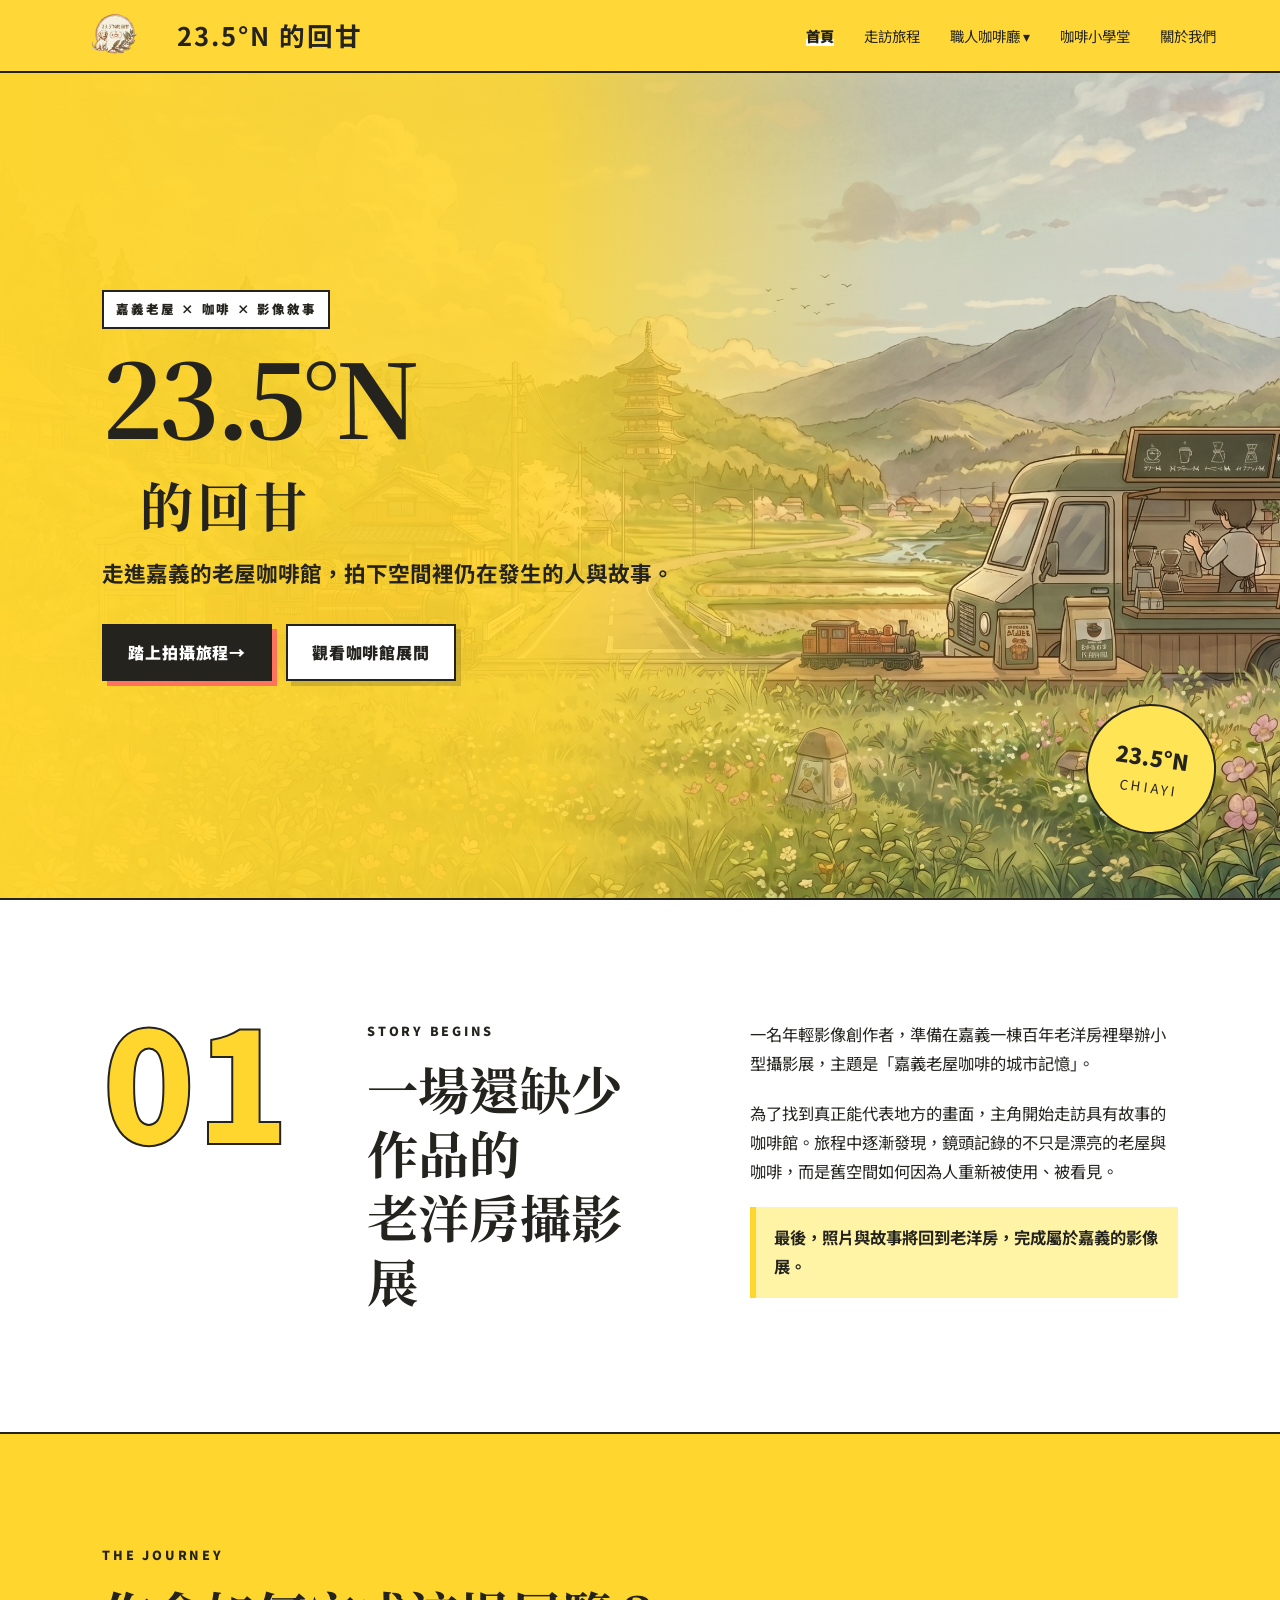
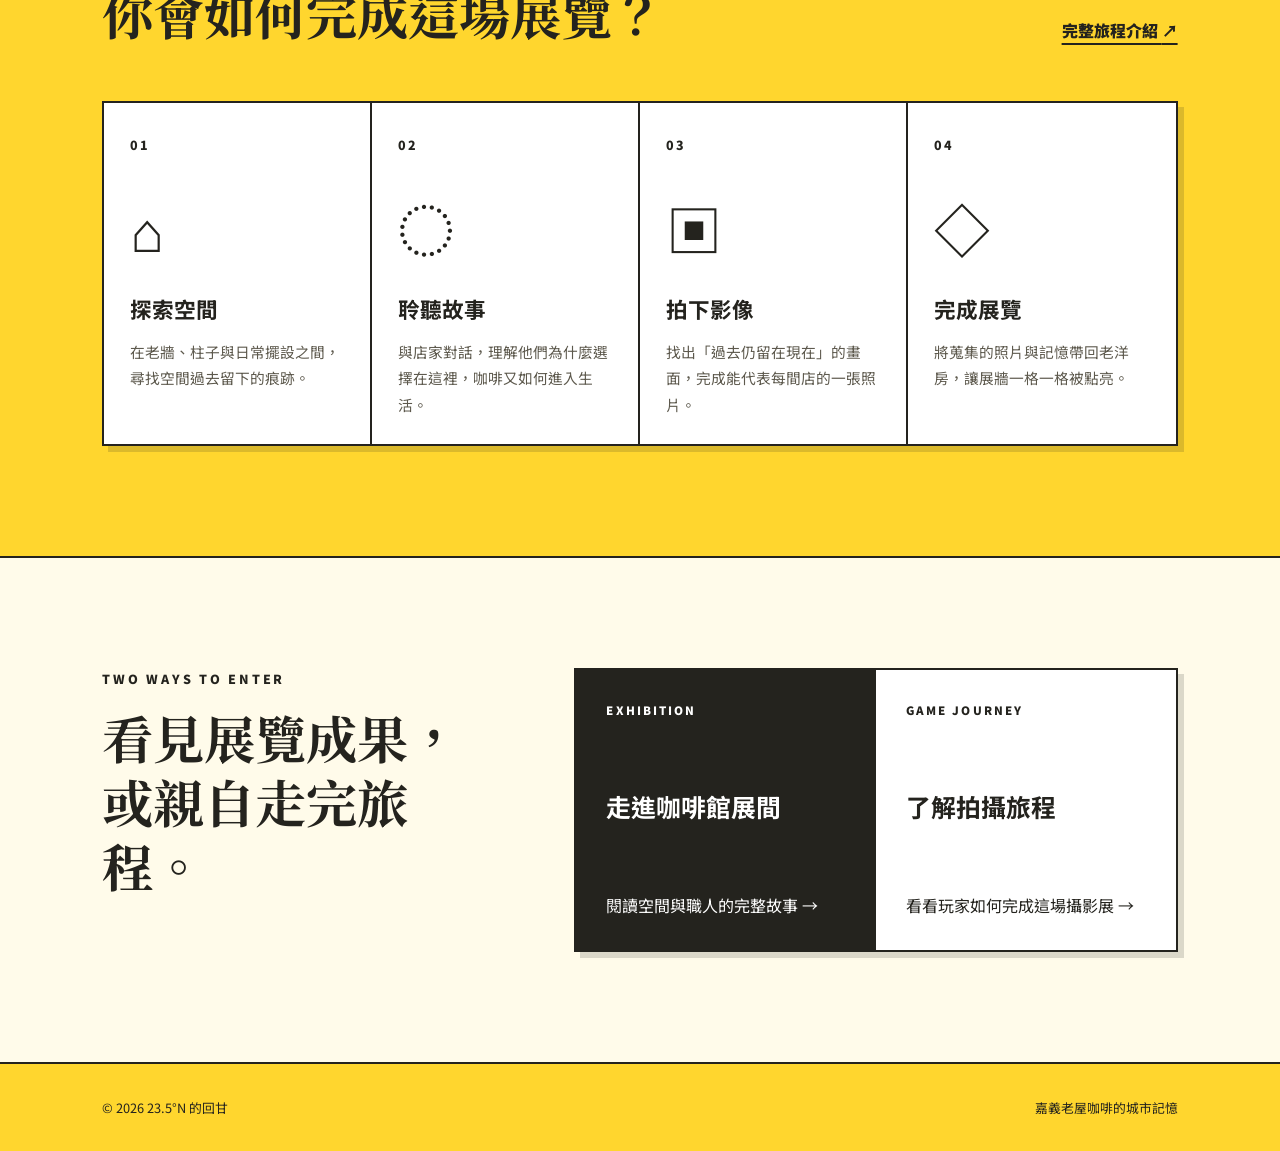
==== index.html @ 6b9557d1 "SSS" ====
<!DOCTYPE html>
<html lang="zh-Hant">
<head>
    <meta charset="UTF-8">
    <meta name="viewport" content="width=device-width, initial-scale=1.0">
    <meta name="description" content="《23.5°N 的回甘》以影像創作者視角走訪嘉義老屋咖啡館，記錄空間、人與城市記憶。">
    <title>23.5°N 的回甘｜嘉義老屋咖啡影像旅程</title>
    <link rel="stylesheet" href="style.css?v=20260921-5">
    <link href="https://fonts.googleapis.com/css2?family=Noto+Sans+TC:wght@400;500;700;900&family=Noto+Serif+TC:wght@600;700&display=swap" rel="stylesheet">
    <script src="transition.js?v=20260921-1" defer></script>
</head>
<body class="home-page">
    <nav>
        <a href="index.html" class="logo" aria-label="回到首頁">
            <img src="img/logo.png" alt="23.5°N 的回甘標誌" class="logo-img">
            <span>23.5°N 的回甘</span>
        </a>
        <button class="menu-toggle" id="mobile-menu" type="button" aria-label="開啟導覽選單" aria-expanded="false">
            <span class="bar"></span><span class="bar"></span><span class="bar"></span>
        </button>
        <ul class="nav-links">
            <li><a class="active" href="index.html">首頁</a></li>
            <li><a href="pages/game.html">走訪旅程</a></li>
            <li class="dropdown">
                <a href="cafes.html" class="dropbtn">職人咖啡廳 ▾</a>
                <div class="dropdown-content">
                    <a href="pages/qianhua.html">鉛花咖啡</a>
                    <a href="pages/slowsoul.html">慢靈魂咖啡</a>
                    <a href="pages/yusen.html">裕森咖啡</a>
                </div>
            </li>
            <li><a href="pages/beans.html">咖啡小學堂</a></li>
            <li><a href="pages/about.html">關於我們</a></li>
        </ul>
    </nav>

    <main>
        <header class="hero home-hero">
            <div class="hero-sun" aria-hidden="true"></div>
            <div class="hero-content home-hero-content">
                <p class="eyebrow">嘉義老屋 × 咖啡 × 影像敘事</p>
                <h1>23.5°N<br><span>的回甘</span></h1>
                <p class="hero-lead">走進嘉義的老屋咖啡館，拍下空間裡仍在發生的人與故事。</p>
                <div class="hero-actions">
                    <a href="pages/game.html" class="primary-btn">踏上拍攝旅程 <span aria-hidden="true">→</span></a>
                    <a href="cafes.html" class="secondary-btn">觀看咖啡館展間</a>
                </div>
            </div>
            <div class="exhibition-stamp" aria-hidden="true"><span>23.5°N</span><small>CHIAYI</small></div>
        </header>

        <section class="intro-section">
            <div class="intro-number" aria-hidden="true">01</div>
            <div class="intro-heading">
                <p class="section-kicker">STORY BEGINS</p>
                <h2>一場還缺少作品的<br>老洋房攝影展</h2>
            </div>
            <div class="intro-copy">
                <p>一名年輕影像創作者，準備在嘉義一棟百年老洋房裡舉辦小型攝影展，主題是「嘉義老屋咖啡的城市記憶」。</p>
                <p>為了找到真正能代表地方的畫面，主角開始走訪具有故事的咖啡館。旅程中逐漸發現，鏡頭記錄的不只是漂亮的老屋與咖啡，而是舊空間如何因為人重新被使用、被看見。</p>
                <p class="highlight-line">最後，照片與故事將回到老洋房，完成屬於嘉義的影像展。</p>
            </div>
        </section>

        <section class="journey-preview" aria-labelledby="journey-title">
            <div class="section-heading-row">
                <div><p class="section-kicker">THE JOURNEY</p><h2 id="journey-title">你會如何完成這場展覽？</h2></div>
                <a href="pages/game.html" class="text-link">完整旅程介紹 <span aria-hidden="true">↗</span></a>
            </div>
            <ol class="journey-steps">
                <li><span class="step-number">01</span><div class="step-icon" aria-hidden="true">⌂</div><h3>探索空間</h3><p>在老牆、柱子與日常擺設之間，尋找空間過去留下的痕跡。</p></li>
                <li><span class="step-number">02</span><div class="step-icon" aria-hidden="true">◌</div><h3>聆聽故事</h3><p>與店家對話，理解他們為什麼選擇在這裡，咖啡又如何進入生活。</p></li>
                <li><span class="step-number">03</span><div class="step-icon" aria-hidden="true">▣</div><h3>拍下影像</h3><p>找出「過去仍留在現在」的畫面，完成能代表每間店的一張照片。</p></li>
                <li><span class="step-number">04</span><div class="step-icon" aria-hidden="true">◇</div><h3>完成展覽</h3><p>將蒐集的照片與記憶帶回老洋房，讓展牆一格一格被點亮。</p></li>
            </ol>
        </section>

        <section class="split-cta">
            <div class="split-cta-copy"><p class="section-kicker">TWO WAYS TO ENTER</p><h2>看見展覽成果，<br>或親自走完旅程。</h2></div>
            <div class="split-cta-actions">
                <a href="cafes.html" class="route-card route-card-dark"><span class="route-label">EXHIBITION</span><strong>走進咖啡館展間</strong><span>閱讀空間與職人的完整故事 →</span></a>
                <a href="pages/game.html" class="route-card route-card-light"><span class="route-label">GAME JOURNEY</span><strong>了解拍攝旅程</strong><span>看看玩家如何完成這場攝影展 →</span></a>
            </div>
        </section>
    </main>

    <footer><p>© 2026 23.5°N 的回甘</p><p>嘉義老屋咖啡的城市記憶</p></footer>
    <script>
        const mobileMenu = document.querySelector('#mobile-menu');
        const navLinks = document.querySelector('.nav-links');
        const dropdown = document.querySelector('.dropdown');
        const dropbtn = document.querySelector('.dropbtn');
        mobileMenu?.addEventListener('click', () => {
            const isOpen = mobileMenu.classList.toggle('active');
            navLinks.classList.toggle('active');
            mobileMenu.setAttribute('aria-expanded', String(isOpen));
        });
        dropbtn?.addEventListener('click', (event) => {
            if (window.innerWidth <= 768 && !dropdown.classList.contains('show')) {
                event.preventDefault(); dropdown.classList.add('show');
            }
        });
        navLinks?.addEventListener('click', (event) => {
            if (event.target.classList.contains('dropbtn')) return;
            mobileMenu?.classList.remove('active'); navLinks.classList.remove('active');
            mobileMenu?.setAttribute('aria-expanded', 'false');
        });
    </script>
</body>
</html>
---- style.css ----
/* ============================================================
   1. 全域設定 (Global Styles)
   ============================================================ */
* {
    margin: 0;
    padding: 0;
    box-sizing: border-box;
}

:root {
    --yellow: #FFD62E;
    --yellow-bright: #FFE455;
    --yellow-soft: #FFF3A6;
    --yellow-pale: #FFFBEA;
    --ink: #24231E;
    --ink-soft: #5D594D;
    --white: #FFFFFF;
    --coral: #FF735C;
    --shadow: 6px 6px 0 rgba(36, 35, 30, 0.16);
}

body {
    background-color: var(--yellow-pale);
    color: var(--ink);
    font-family: 'Noto Sans TC', "Microsoft JhengHei", sans-serif;
    line-height: 1.8;
}

.container {
    padding: 50px 10%;
}

.section-title {
    text-align: center;
    margin-bottom: 40px;
    font-size: 2rem;
    position: relative;
    color: var(--ink);
}

/* ============================================================
   2. 導覽列與下拉選單 (Navigation & Dropdown)
   ============================================================ */
nav {
    display: flex;
    justify-content: space-between;
    align-items: center;
    padding: 8px 5%; /* 5% 讓 Logo 更靠左邊，內容更寬 */
    background: rgba(255, 214, 46, 0.96);
    position: sticky;
    top: 0;
    z-index: 1000;
    border-bottom: 2px solid var(--ink);
}

/* Logo 連結區域 */
.logo {
    font-size: 1.6rem;
    font-weight: bold;
    letter-spacing: 2px;
    color: var(--ink);
    text-decoration: none !important; /* !important 確保底線在任何分頁都不會出現 */
    display: flex;
    align-items: center;
    gap: 12px;
}

.logo:hover {
    color: var(--ink);
    text-decoration: none !important;
}

/* Logo 圖片大小與特效 */
.logo-img {
    height: 55px; /* 高度 (50-60px) */
    width: auto;
    object-fit: contain;
    transition: transform 0.3s ease;
}

.logo:hover .logo-img {
    transform: scale(1.05);
}

/* 導覽選單連結 */
.nav-links {
    display: flex;
    list-style: none;
    align-items: center;
}

.nav-links li {
    margin-left: 30px;
}

.nav-links a {
    text-decoration: none;
    color: var(--ink);
    font-size: 0.9rem;
    transition: 0.3s;
}

.nav-links a:hover {
    color: var(--ink);
    box-shadow: inset 0 -0.5em 0 rgba(255, 255, 255, 0.7);
}

.nav-links a.active {
    font-weight: 900;
    box-shadow: inset 0 -0.5em 0 var(--white);
}

/* 下拉選單基礎設定 */
.dropdown {
    position: relative;
}

/* 增加一個透明的偽元素填充空隙，防止滑動時選單消失 */
.dropdown::after {
    content: "";
    position: absolute;
    width: 100%;
    height: 20px;
    bottom: -20px;
    left: 0;
}

.dropdown-content {
    display: none;
    position: absolute;
    background-color: var(--white);
    min-width: 180px;
    box-shadow: 0px 8px 16px rgba(0,0,0,0.1);
    z-index: 10;
    border-radius: 0;
    border: 2px solid var(--ink);
    margin-top: 15px; /* 稍微拉開距離 */
    overflow: hidden;
}

.dropdown-content a {
    color: var(--ink);
    padding: 12px 16px;
    text-decoration: none;
    display: block;
    font-size: 0.85rem;
    transition: background 0.3s;
    margin-left: 0; /* 重置選單內邊距 */
}

.dropdown-content a:hover {
    background-color: var(--yellow-soft);
    color: var(--ink);
}

/* 漢堡選單按鈕（預設隱藏） */
.menu-toggle {
    display: none;
}

/* ============================================================
   3. 英雄區橫幅 (Hero Section)
   ============================================================ */
.hero {
    height: 60vh;
    display: flex;
    align-items: center;
    justify-content: center;
    text-align: center;
    background-color: var(--yellow-soft);
    background-image: linear-gradient(rgba(255,255,255,0.2), rgba(255,255,255,0.2)), url('img/cover.jpg'); /* 預留背景圖 */
    background-size: cover;
    background-position: center;
    margin-bottom: 50px;
}

.hero h1 {
    font-size: 3rem;
    margin-bottom: 10px;
    letter-spacing: 5px;
    text-shadow: 1px 1px 10px rgba(255,255,255,0.5);
}

/* 咖啡廳分頁專用 Hero 特效 */
.shop-hero {
    position: relative;
    height: 40vh;
    overflow: hidden;
    background-size: cover;
    background-position: center;
}

/* 建立一個半透明層，只針對背景 */
.shop-hero::before {
    content: "";
    position: absolute;
    top: 0;
    left: 0;
    width: 100%;
    height: 100%;
    background-color: rgba(255, 255, 255, 0.4);
    z-index: 1;
}

/* 確保文字在透明層上面 */
.hero-content {
    position: relative;
    z-index: 2;
}

/* 首頁橫幅按鈕樣式 */
.btn-container {
    margin-top: 80px !important; /* 把按鈕垂直向下推，落在馬路上 */
    display: flex;
    justify-content: center;
    align-items: center;
}

.hero-btn {
    display: inline-block;
    padding: 12px 35px;
    font-size: 1.05rem;
    color: #fff !important;
    background-color: var(--ink);
    text-decoration: none;
    border-radius: 50px;
    font-weight: bold;
    letter-spacing: 2px;
    box-shadow: 0 4px 15px rgba(140, 126, 109, 0.3);
    transition: all 0.3s ease;
}

.hero-btn:hover {
    background-color: var(--ink);
    transform: translateY(-3px);
    box-shadow: 0 6px 20px rgba(93, 64, 55, 0.4);
}

/* ============================================================
   4. 百科圖鑑網格與卡片 (Grid & Cards)
   ============================================================ */
.region-title {
    font-size: 1.5rem;
    color: var(--ink);
    border-left: 5px solid var(--ink);
    padding-left: 15px;
    margin-bottom: 25px;
    letter-spacing: 2px;
}

/* 百科 12 宮格網格容器 */
.grid {
    display: grid;
    grid-template-columns: repeat(auto-fit, minmax(300px, 1fr)); /* 電腦版一排三個，且自動填滿 */
    grid-auto-rows: 1fr; /* 強制每一列的卡片高度完全對齊 */
    gap: 30px;
    margin-top: 20px;
    padding: 20px 0;
    align-items: stretch; /* 確保子元素填滿高度 */
}

/* 關鍵修正：讓網格內的彈窗不佔用網格位置 */
.grid > .modal {
    display: none;
    grid-column: auto;
    position: fixed; /* 讓它浮起來，不影響地面上的排版 */
}

/* 卡片基礎設計 */
.card {
    display: flex;         /* 開啟彈性佈局 */
    flex-direction: column; /* 內容由上而下排列 */
    height: 100%;          /* 填滿 Grid 給的高度 */
    background: var(--white);
    border-radius: 0;
    border: 2px solid var(--ink);
    overflow: hidden;
    position: relative;
    box-shadow: var(--shadow);
    transition: transform 0.4s ease, box-shadow 0.4s ease;
    cursor: pointer;
}

.card:hover {
    transform: translateY(-10px);
    box-shadow: 10px 10px 0 rgba(36, 35, 30, 0.2);
}

/* 圖片與輪播區塊 */
.card-img, .carousel {
    height: 220px !important;
    background-size: cover !important;        /* 強制填滿方塊，並自動裁切多餘部分 */
    background-position: center !important;   /* 絕對置中 */
    position: relative;
    overflow: hidden;
    flex-shrink: 0; /* 確保圖片區塊不會被文字擠扁 */
}

/* 文字資訊區塊 */
.card-info {
    padding: 25px;
    flex-grow: 1;          /* 關鍵：讓文字區塊吸走剩餘空間，確保底部對齊 */
    display: flex;
    flex-direction: column;
}

.card-info h3 {
    margin-bottom: 10px;
    color: var(--ink);
    flex-shrink: 0;
}

.card-info p {
    font-size: 0.9rem;
    color: var(--ink-soft);
    line-height: 1.6;
    flex-grow: 1;          /* 讓內文段落也撐開，保持結構穩定 */
}

/* 標籤樣式 */
.card-tag {
    position: absolute;
    top: 15px;
    right: 15px;
    background: var(--yellow);
    padding: 5px 15px;
    border-radius: 0;
    border: 2px solid var(--ink);
    font-size: 0.7rem;
    letter-spacing: 1px;
    z-index: 5;
    box-shadow: 0 2px 5px rgba(0,0,0,0.1);
}

/* 預留位置卡片的特殊樣式 */
.placeholder-card {
    background-color: transparent !important;
    border: 2px dashed var(--ink-soft) !important;
    box-shadow: none !important;
    display: flex;
    align-items: center;
    justify-content: center;
    min-height: 200px;
    color: var(--ink-soft);
}

.placeholder-card:hover {
    transform: none; /* 預留卡片不需要浮起來 */
    box-shadow: none;
}

/* ============================================================
   5. 自動圖片輪播 (Carousel Animation)
   ============================================================ */
.carousel {
    width: 100%;
    height: 250px; /* 強制高度 */
    overflow: hidden;
    position: relative;
}

.carousel-inner {
    display: flex;
    width: 300%; /* 三張圖所以 300% */
    height: 100%;
    animation: slideAnimation 9s infinite; /* 9秒循環一次 */
}

.slide {
    width: 33.33%;
    height: 100%;
    background-size: cover;
    background-position: center;
}

@keyframes slideAnimation {
    0% { transform: translateX(0); }
    30% { transform: translateX(0); }
    33% { transform: translateX(-33.33%); }
    63% { transform: translateX(-33.33%); }
    66% { transform: translateX(-66.66%); }
    96% { transform: translateX(-66.66%); }
    100% { transform: translateX(0); }
}

/* ============================================================
   6. 店家內頁佈局與側欄 (Shop Detail & Sidebar)
   ============================================================ */
.shop-container {
    display: flex;
    flex-wrap: wrap;
    gap: 40px;
    margin-top: 30px;
    align-items: flex-start;
}

.shop-content {
    flex: 2;
    min-width: 300px;
}

.shop-article {
    flex: 2;
    min-width: 300px;
}

.shop-sidebar {
    flex: 1;
    min-width: 300px;
    background: #fff;
    padding: 25px;
    border-radius: 15px;
    box-shadow: 0 5px 15px rgba(0,0,0,0.05);
}

.shop-info {
    flex: 1;
    min-width: 250px;
    background: #fff;
    padding: 30px;
    border-radius: 15px;
    box-shadow: 0 5px 15px rgba(0,0,0,0.05);
}

/* 店家總覽清單 */
.partner-list {
    max-width: 600px;
    margin: 0 auto;
}

.partner-item {
    display: flex;
    justify-content: space-between;
    padding: 15px 0;
    border-bottom: 1px dashed var(--ink-soft);
}

.partner-item span {
    font-weight: bold;
}

.partner-item a {
    color: var(--ink-soft);
    text-decoration: none;
    font-size: 0.9rem;
}

.partner-item a:hover {
    color: var(--ink);
    text-decoration: underline;
}

/* ============================================================
   7. 全寬深色作品概念欄位 (Dark Concept Section)
   ============================================================ */
.dark-concept-section {
    width: 100%;                           /* 強制填滿螢幕左右兩端 */
    background-color: var(--ink);            /* 深色背景（深焦糖烘焙咖） */
    padding: 80px 0;                      /* 上下留白 80px */
    margin: 50px 0;                       /* 與上下其他區塊保持舒服的間距 */
}

.dark-concept-container {
    max-width: 800px;                     /* 字數最佳閱讀寬度 */
    margin: 0 auto;                       /* 區塊水平置中 */
    padding: 0 24px;                      /* 左右預留安全邊距 */
    text-align: center;                   /* 內文置中對齊 */
}

.dark-concept-title {
    color: var(--yellow-pale);                       /* 標題改為高質感溫柔米白字 */
    font-size: 2.2rem;
    font-weight: 700;
    margin-top: 0;
    margin-bottom: 35px;
    letter-spacing: 3px;                  /* 讓字距拉開，更有文青雜誌感 */
}

.dark-concept-content {
    color: var(--yellow-soft);                       /* 內文字用稍微柔和的淺咖白 */
    font-size: 1.05rem;
    line-height: 1.9;                     /* 拉高行高，保持流暢好讀 */
    text-align: justify;                  /* 文字左右齊行 */
}

.dark-concept-content p {
    margin-bottom: 20px;
    text-indent: 2em;                     /* 每個段落開頭自動空兩格 */
}

.dark-concept-highlight {
    color: var(--yellow-soft) !important;            /* 用亮眼但溫和的淡琥珀色強調 */
    font-weight: bold;
    text-align: center !important;        /* 最後一句問句置中 */
    text-indent: 0 !important;            /* 拿掉空兩格 */
    margin-top: 30px;
    letter-spacing: 1px;
}

/* ============================================================
   8. 互動彈窗樣式 (Modal Popup)
   ============================================================ */
.modal {
    display: none; /* 預設完全不顯示 */
    position: fixed; /* 脫離網頁流，浮在空中 */
    z-index: 9999;
    left: 0;
    top: 0;
    width: 100vw;
    height: 100vh;
    background-color: rgba(0,0,0,0.7);
    backdrop-filter: blur(8px); /* 背景模糊特效 */
}

.modal-content {
    background-color: var(--white);
    margin: 5vh auto; /* 讓頂部間距小一點，爭取更多顯示空間 */
    padding: 30px;
    border-radius: 20px;
    width: 85%;
    max-width: 500px;
    box-shadow: 0 10px 30px rgba(0,0,0,0.2);
    position: relative;
    animation: fadeIn 0.3s ease-out;

    /* --- 捲軸關鍵設定 --- */
    max-height: 85vh;    /* 限制白盒子最高不超過螢幕 85% */
    display: flex;       /* 使用 Flex 佈局 */
    flex-direction: column;
    overflow: hidden;    /* 讓白盒子本身不捲動，交給裡面捲 */
}

@keyframes fadeIn {
    from { opacity: 0; transform: translateY(-20px); }
    to { opacity: 1; transform: translateY(0); }
}

.close {
    position: absolute;
    right: 20px;
    top: 15px;
    font-size: 30px;
    cursor: pointer;
    color: var(--ink);
}

.modal-body {
    margin-top: 10px;
    line-height: 1.8;
    color: var(--ink-soft);
    overflow-y: auto;    /* 只有文字區塊會捲動 */
    padding-right: 10px; /* 給右邊捲軸一點空間 */
}

/* 專專門控制彈窗內部的圖片 */
.modal-body img {
    max-width: 100%;    /* 圖片最大寬度不會超過文字區域 */
    height: auto;       /* 高度自動調整，保持原始比例 */
    display: block;
    margin: 15px auto;   /* 圖片上下留白，並水平置中 */
    border-radius: 8px;
    box-shadow: 0 4px 10px rgba(0,0,0,0.1);
}

/* 自訂彈窗美化捲軸 (Webkit 瀏覽器適用) */
.modal-content::-webkit-scrollbar {
    width: 6px; /* 讓捲軸變細 */
}

.modal-content::-webkit-scrollbar-track {
    background: var(--yellow-soft); /* 淺米色背景 */
    border-radius: 10px;
}

.modal-content::-webkit-scrollbar-thumb {
    background: var(--ink); /* 品牌咖啡色 */
    border-radius: 10px;
}

.modal-content::-webkit-scrollbar-thumb:hover {
    background: var(--ink-soft);
}

/* ============================================================
   9. 組員介紹區 (Team Section)
   ============================================================ */
.team-grid {
    display: flex;
    justify-content: center;
    gap: 40px;
    flex-wrap: wrap;
    margin-top: 20px;
}

.member-card {
    text-align: center;
    width: 200px;
    margin-bottom: 20px;
}

.member-img {
    width: 120px;
    height: 120px;
    background-color: var(--yellow-soft);
    background-size: cover;
    background-position: center;
    border-radius: 50%;
    margin: 0 auto 15px;
    border: 3px solid #fff;
    box-shadow: 0 4px 10px rgba(0,0,0,0.1);
    display: block; /* 確保圓形不變形 */
}

.member-card h3 {
    font-size: 1.1rem;
    color: var(--ink);
    margin-bottom: 5px;
}

.member-card p {
    font-size: 0.85rem;
    color: var(--ink-soft);
}

/* ============================================================
   10. 頁尾與聯絡資訊 (Footer & Contact)
   ============================================================ */
.contact-btn {
    text-decoration: none;
    color: var(--ink);
    border: 1px solid var(--ink);
    padding: 10px 20px;
    border-radius: 5px;
    transition: 0.3s;
    display: inline-block;
}

.contact-btn:hover {
    background-color: var(--ink);
    color: #fff;
}

footer {
    text-align: center;
    padding: 60px 0;
    font-size: 0.8rem;
    color: var(--ink);
    background-color: var(--yellow);
    border-top: 2px solid var(--ink);
}

/* ============================================================
   11. 媒體查詢 - 電腦版特定樣式 (Desktop - min-width: 769px)
   ============================================================ */
@media screen and (min-width: 769px) {
    .dropdown:hover .dropdown-content {
        display: block;
    }
    .dropdown-content {
        display: none;
        position: absolute;
        background-color: var(--white);
        min-width: 160px;
        box-shadow: 0px 8px 16px rgba(0,0,0,0.1);
        z-index: 100;
    }
}

/* ============================================================
   12. 媒體查詢 - 平板與中螢幕微調 (Tablet - max-width: 992px)
   ============================================================ */
@media (max-width: 992px) {
    .grid {
        grid-template-columns: repeat(2, 1fr); /* 調整為一排兩個卡片 */
    }
}

/* ============================================================
   13. 媒體查詢 - 手機版響應式設計 (Mobile - max-width: 768px / 600px)
   ============================================================ */
@media screen and (max-width: 768px) {
    /* 導覽列修正：確保漢堡按鈕出現 */
    nav {
        padding: 0 20px;
        height: 70px;
        display: flex !important;
        justify-content: space-between !important;
        align-items: center !important;
        position: relative;
        background: var(--yellow);
    }

    /* 強制漢堡按鈕顯示 */
    .menu-toggle {
        display: block !important;
        cursor: pointer;
        z-index: 1100;
    }

    .bar {
        display: block;
        width: 25px;
        height: 3px;
        margin: 5px auto;
        background-color: var(--ink);
        transition: 0.3s;
    }

    /* 選單內容（手動點擊後自左側滑出） */
    .nav-links {
    display: flex;
    flex-direction: column;
    width: 100%;
    height: 50vh;
    max-height: 430px;
    padding: 20px 0 24px;
    box-sizing: border-box;
    overflow-y: auto;

    position: fixed;
    top: 70px;
    left: -100%;

    background: var(--yellow);
    border-bottom: 2px solid var(--ink);
    transition: 0.5s ease;
    z-index: 1000;
}
    .nav-links.active {
        left: 0;
    }

    /* 職人咖啡廳子選單折疊收合 */
    .dropdown-content {
        display: none !important;
        position: static !important;
        background: rgba(255, 255, 255, 0.55) !important;
        width: 100% !important;
        box-shadow: none !important;
    }

    /* 支援點擊展開 */
    .dropdown.show .dropdown-content,
    .dropdown.active-click .dropdown-content {
        display: block !important;
    }

    /* 分頁內容修正：取消 Flex 改為上下堆疊 */
    .shop-container {
        display: block !important;
    }

    .shop-content, .shop-sidebar {
        width: 100% !important;
        max-width: 100% !important;
        margin-bottom: 30px !important;
        display: block !important;
        flex: none !important;
    }

    /* 縮小手機版 Hero 高度與文字大小 */
    .hero {
        height: 35vh !important;
        min-height: 200px !important;
        padding: 40px 20px !important;
    }

    .hero h1 {
        font-size: 1.8rem !important;
        margin-bottom: 10px !important;
        letter-spacing: 2px !important;
    }

    .hero p {
        font-size: 1rem !important;
        opacity: 0.9;
        line-height: 1.5 !important;
        padding: 0 10px;
    }

    /* 手機版橫幅按鈕間距微調 */
    .btn-container {
        margin-top: 30px !important;
    }

    .hero-btn {
        padding: 10px 28px;
        font-size: 0.95rem;
    }

    /* 全寬深色作品概念區手機版微調 */
    .dark-concept-section {
        padding: 50px 0;
        margin: 30px 0;
    }
    .dark-concept-title {
        font-size: 1.8rem;
        margin-bottom: 25px;
    }
    .dark-concept-content {
        font-size: 0.98rem;
        line-height: 1.8;
    }
}

/* 針對極小螢幕（如手機直向）的額外微調 */
@media (max-width: 600px) {
    .grid {
        grid-template-columns: 1fr; /* 強制一排一個卡片 */
        grid-auto-rows: auto;       /* 手機版不強求等高，隨文字長度延伸 */
    }
}
/* 指導教授 RWD 響應式微調 */
@media screen and (max-width: 768px) {
    .advisor-card {
        padding: 30px 20px !important; /* 手機版內縮邊距，防止卡片太寬 */
        width: 100%;                   /* 寬度自動填滿手機螢幕 */
        box-sizing: border-box;
    }
}

/* ============================================================
   14. 2026 多巴胺黃改版：首頁與走訪旅程
   ============================================================ */
.home-page main,
.journey-page main {
    overflow: hidden;
}

.home-page h1,
.home-page h2,
.journey-page h1,
.journey-page h2 {
    font-family: 'Noto Serif TC', 'Noto Sans TC', sans-serif;
}

.eyebrow,
.section-kicker {
    font-family: 'Noto Sans TC', sans-serif;
    font-size: 0.78rem;
    font-weight: 900;
    letter-spacing: 0.22em;
    text-transform: uppercase;
}

.home-hero {
    min-height: 720px;
    height: calc(100vh - 73px);
    max-height: 900px;
    margin: 0;
    padding: 8vw;
    position: relative;
    justify-content: flex-start;
    text-align: left;
    background-color: var(--yellow);
    background-image:
        linear-gradient(90deg, rgba(255, 214, 46, 0.98) 0%, rgba(255, 214, 46, 0.88) 42%, rgba(255, 214, 46, 0.18) 70%, rgba(255, 214, 46, 0.08) 100%),
        url('img/cover.jpg');
    background-size: cover;
    background-position: center;
    border-bottom: 2px solid var(--ink);
}

.home-hero-content {
    width: min(680px, 64vw);
}

.home-hero .eyebrow {
    display: inline-block;
    margin-bottom: 22px;
    padding: 6px 12px;
    background: var(--white);
    border: 2px solid var(--ink);
}

.home-hero h1 {
    margin: 0 0 28px;
    color: var(--ink);
    font-size: clamp(4rem, 8vw, 7.8rem);
    line-height: 0.86;
    letter-spacing: -0.04em;
    text-shadow: none;
}

.home-hero h1 span {
    display: inline-block;
    margin-left: 0.7em;
    font-size: 0.52em;
    letter-spacing: 0.08em;
}

.hero-lead {
    max-width: 600px;
    margin-bottom: 32px;
    color: var(--ink);
    font-size: clamp(1.08rem, 2vw, 1.35rem);
    font-weight: 700;
    line-height: 1.7;
}

.hero-actions {
    display: flex;
    align-items: center;
    flex-wrap: wrap;
    gap: 14px;
}

.primary-btn,
.secondary-btn {
    display: inline-flex;
    align-items: center;
    justify-content: center;
    min-height: 52px;
    padding: 12px 24px;
    color: var(--ink);
    border: 2px solid var(--ink);
    border-radius: 0;
    font-weight: 900;
    letter-spacing: 0.05em;
    text-decoration: none;
    transition: transform 0.2s ease, box-shadow 0.2s ease, background 0.2s ease;
}

.primary-btn {
    background: var(--ink);
    color: var(--white);
    box-shadow: 5px 5px 0 var(--coral);
}

.secondary-btn {
    background: var(--white);
    box-shadow: 5px 5px 0 rgba(36, 35, 30, 0.18);
}

.primary-btn:hover,
.secondary-btn:hover {
    transform: translate(-2px, -2px);
    box-shadow: 8px 8px 0 var(--coral);
}

.exhibition-stamp {
    position: absolute;
    right: 5vw;
    bottom: 5vw;
    width: 130px;
    height: 130px;
    display: grid;
    place-content: center;
    text-align: center;
    border: 2px solid var(--ink);
    border-radius: 50%;
    background: var(--yellow-bright);
    transform: rotate(8deg);
}

.exhibition-stamp span {
    font-size: 1.35rem;
    font-weight: 900;
}

.exhibition-stamp small {
    letter-spacing: 0.2em;
}

.intro-section {
    display: grid;
    grid-template-columns: 0.35fr 1fr 1.4fr;
    gap: clamp(30px, 6vw, 90px);
    padding: 120px 8vw;
    background: var(--white);
    border-bottom: 2px solid var(--ink);
}

.intro-number {
    color: var(--yellow);
    font-size: clamp(6rem, 12vw, 12rem);
    font-weight: 900;
    line-height: 0.75;
    -webkit-text-stroke: 2px var(--ink);
}

.intro-heading h2,
.section-heading-row h2,
.split-cta h2,
.role-card h2,
.core-loop-section h2,
.game-entry-section h2 {
    margin-top: 14px;
    font-size: clamp(2rem, 4vw, 3.6rem);
    line-height: 1.25;
}

.intro-copy {
    font-size: 1.02rem;
}

.intro-copy p + p {
    margin-top: 20px;
}

.highlight-line {
    padding: 16px 18px;
    background: var(--yellow-soft);
    border-left: 6px solid var(--yellow);
    font-weight: 700;
}

.journey-preview,
.game-flow-section {
    padding: 110px 8vw;
    background: var(--yellow);
    border-bottom: 2px solid var(--ink);
}

.section-heading-row {
    display: flex;
    align-items: flex-end;
    justify-content: space-between;
    gap: 30px;
    margin-bottom: 56px;
}

.text-link {
    color: var(--ink);
    font-weight: 900;
    text-decoration-thickness: 2px;
    text-underline-offset: 6px;
}

.journey-steps {
    display: grid;
    grid-template-columns: repeat(4, 1fr);
    list-style: none;
    border: 2px solid var(--ink);
    background: var(--white);
    box-shadow: var(--shadow);
}

.journey-steps li {
    min-height: 330px;
    padding: 26px;
    position: relative;
    border-right: 2px solid var(--ink);
}

.journey-steps li:last-child {
    border-right: 0;
}

.step-number,
.card-index {
    font-size: 0.78rem;
    font-weight: 900;
    letter-spacing: 0.16em;
}

.step-icon {
    margin: 42px 0 34px;
    font-size: 3.5rem;
    line-height: 1;
}

.journey-steps h3 {
    margin-bottom: 10px;
    font-size: 1.35rem;
}

.journey-steps p {
    color: var(--ink-soft);
    font-size: 0.92rem;
}

.split-cta {
    display: grid;
    grid-template-columns: 0.8fr 1.2fr;
    gap: 70px;
    padding: 110px 8vw;
    background: var(--yellow-pale);
}

.split-cta-actions {
    display: grid;
    grid-template-columns: 1fr 1fr;
    border: 2px solid var(--ink);
    box-shadow: var(--shadow);
}

.route-card {
    min-height: 280px;
    padding: 30px;
    display: flex;
    flex-direction: column;
    justify-content: space-between;
    color: var(--ink);
    text-decoration: none;
    transition: background 0.25s ease;
}

.route-card:first-child {
    border-right: 2px solid var(--ink);
}

.route-card-dark {
    background: var(--ink);
    color: var(--white);
}

.route-card-light {
    background: var(--white);
}

.route-card-light:hover {
    background: var(--yellow-soft);
}

.route-card-dark:hover {
    background: #3c3a31;
}

.route-card strong {
    font-size: 1.55rem;
}

.route-label {
    font-size: 0.72rem;
    font-weight: 900;
    letter-spacing: 0.18em;
}

.home-page footer,
.journey-page footer {
    display: flex;
    justify-content: space-between;
    padding: 32px 8vw;
}

/* 走訪旅程頁 */
.journey-hero {
    min-height: 620px;
    padding: 100px 8vw;
    display: flex;
    flex-direction: column;
    align-items: flex-start;
    justify-content: center;
    background:
        radial-gradient(circle at 82% 30%, var(--coral) 0 105px, transparent 106px),
        linear-gradient(135deg, var(--yellow) 0 72%, var(--yellow-bright) 72% 100%);
    border-bottom: 2px solid var(--ink);
}

.journey-hero h1 {
    max-width: 900px;
    margin: 18px 0 24px;
    font-size: clamp(3rem, 7vw, 6rem);
    line-height: 1.08;
}

.journey-hero > p:not(.eyebrow) {
    max-width: 720px;
    margin-bottom: 32px;
    font-size: 1.1rem;
    font-weight: 600;
}

.role-section {
    display: grid;
    grid-template-columns: 1fr 1fr;
    padding: 100px 8vw;
    gap: 0;
    background: var(--yellow-pale);
}

.role-card {
    min-height: 390px;
    padding: clamp(32px, 5vw, 70px);
    position: relative;
    border: 2px solid var(--ink);
}

.role-card + .role-card {
    border-left: 0;
}

.role-card-yellow {
    background: var(--yellow);
}

.role-card-white {
    background: var(--white);
}

.role-card .card-index {
    position: absolute;
    right: 25px;
    top: 20px;
}

.role-card > p:last-child {
    max-width: 560px;
    margin-top: 24px;
}

.section-note {
    padding: 8px 14px;
    border: 2px solid var(--ink);
    background: var(--white);
    font-weight: 700;
}

.flow-line {
    display: grid;
    grid-template-columns: repeat(3, 1fr);
    gap: 18px;
}

.flow-line article {
    min-height: 245px;
    padding: 26px;
    background: var(--white);
    border: 2px solid var(--ink);
    box-shadow: 4px 4px 0 rgba(36, 35, 30, 0.18);
}

.flow-line article > span {
    display: inline-grid;
    width: 44px;
    height: 44px;
    margin-bottom: 38px;
    place-content: center;
    background: var(--coral);
    border: 2px solid var(--ink);
    font-weight: 900;
}

.flow-line h3 {
    margin-bottom: 10px;
    font-size: 1.25rem;
}

.flow-line p {
    color: var(--ink-soft);
    font-size: 0.92rem;
}

.core-loop-section {
    display: grid;
    grid-template-columns: 0.8fr 1.2fr;
    gap: 80px;
    padding: 110px 8vw;
    background: var(--white);
    border-bottom: 2px solid var(--ink);
}

.core-loop-list {
    list-style: none;
    counter-reset: core-step;
}

.core-loop-list li {
    counter-increment: core-step;
    display: grid;
    grid-template-columns: 56px 1fr;
    padding: 24px 0;
    border-bottom: 2px solid var(--ink);
}

.core-loop-list li::before {
    content: "0" counter(core-step);
    grid-row: 1 / span 2;
    font-weight: 900;
}

.core-loop-list strong,
.core-loop-list span {
    grid-column: 2;
}

.core-loop-list strong {
    font-size: 1.15rem;
}

.core-loop-list span {
    color: var(--ink-soft);
}

.game-entry-section {
    padding: 120px 8vw;
    text-align: center;
    background: var(--yellow-soft);
}

.game-entry-section > p:not(.section-kicker) {
    margin: 22px auto 30px;
}

.game-entry-section .hero-actions {
    justify-content: center;
}

@media (max-width: 992px) {
    .intro-section {
        grid-template-columns: 0.3fr 1fr;
    }
    .intro-copy {
        grid-column: 2;
    }
    .journey-steps {
        grid-template-columns: repeat(2, 1fr);
    }
    .journey-steps li:nth-child(2) {
        border-right: 0;
    }
    .journey-steps li:nth-child(-n+2) {
        border-bottom: 2px solid var(--ink);
    }
    .split-cta,
    .core-loop-section {
        grid-template-columns: 1fr;
    }
    .flow-line {
        grid-template-columns: repeat(2, 1fr);
    }
}

@media (max-width: 768px) {
    .home-hero {
        height: auto !important;
        min-height: 650px !important;
        padding: 72px 24px !important;
        align-items: flex-start;
        background-image: linear-gradient(rgba(255, 214, 46, 0.82), rgba(255, 214, 46, 0.92)), url('img/cover.jpg');
    }
    .home-hero-content {
        width: 100%;
    }
    .home-hero h1 {
        font-size: clamp(3.5rem, 18vw, 5.5rem) !important;
        letter-spacing: -0.04em !important;
    }
    .home-hero h1 span {
        margin-left: 0;
    }
    .exhibition-stamp {
        width: 92px;
        height: 92px;
        right: 20px;
        bottom: 24px;
    }
    .intro-section {
        grid-template-columns: 1fr;
        padding: 80px 24px;
    }
    .intro-number {
        font-size: 6rem;
    }
    .intro-copy {
        grid-column: auto;
    }
    .journey-preview,
    .game-flow-section,
    .split-cta,
    .core-loop-section,
    .game-entry-section {
        padding: 80px 24px;
    }
    .section-heading-row {
        align-items: flex-start;
        flex-direction: column;
    }
    .journey-steps,
    .flow-line,
    .role-section,
    .split-cta-actions {
        grid-template-columns: 1fr;
    }
    .journey-steps li,
    .journey-steps li:nth-child(2),
    .journey-steps li:last-child {
        min-height: auto;
        border-right: 0;
        border-bottom: 2px solid var(--ink);
    }
    .journey-steps li:last-child {
        border-bottom: 0;
    }
    .step-icon {
        margin: 24px 0;
    }
    .split-cta {
        gap: 42px;
    }
    .split-cta-actions {
        display: grid;
    }
    .route-card:first-child {
        border-right: 0;
        border-bottom: 2px solid var(--ink);
    }
    .journey-hero {
        min-height: 590px;
        padding: 80px 24px;
        background: linear-gradient(150deg, var(--yellow) 0 78%, var(--coral) 78% 100%);
    }
    .role-section {
        padding: 70px 24px;
    }
    .role-card + .role-card {
        border-left: 2px solid var(--ink);
        border-top: 0;
    }
    .flow-line {
        gap: 14px;
    }
    .flow-line article {
        min-height: auto;
    }
    .home-page footer,
    .journey-page footer {
        flex-direction: column;
        gap: 6px;
        text-align: left;
    }
}

/* ============================================================
   15. 展覽入口頁面轉場
   ============================================================ */
.exhibition-transition {
    position: fixed;
    inset: 0;
    z-index: 99999;
    display: grid;
    place-items: center;
    overflow: hidden;
    visibility: visible;
    pointer-events: all;
}

.transition-door {
    position: absolute;
    top: 0;
    bottom: 0;
    width: 50.5%;
    background-color: var(--yellow);
    background-image:
        linear-gradient(rgba(36, 35, 30, 0.08) 1px, transparent 1px),
        linear-gradient(90deg, rgba(36, 35, 30, 0.08) 1px, transparent 1px);
    background-size: 42px 42px;
    transition: transform 0.8s cubic-bezier(0.76, 0, 0.24, 1);
}

.transition-door::after {
    content: "";
    position: absolute;
    top: 0;
    bottom: 0;
    width: 2px;
    background: var(--ink);
}

.transition-door-left {
    left: 0;
}

.transition-door-left::after {
    right: 0;
}

.transition-door-right {
    right: 0;
}

.transition-door-right::after {
    left: 0;
}

.transition-copy {
    position: relative;
    z-index: 2;
    width: min(82vw, 580px);
    padding: 36px 42px 32px;
    text-align: center;
    color: var(--ink);
    background: var(--yellow-pale);
    border: 3px solid var(--ink);
    box-shadow: 10px 10px 0 var(--coral);
    transition: opacity 0.25s ease, transform 0.35s ease;
}

.transition-logo {
    display: block;
    font-family: 'Noto Serif TC', serif;
    font-size: clamp(2.8rem, 8vw, 5.4rem);
    font-weight: 700;
    line-height: 1;
}

.transition-message {
    margin: 22px 0 18px;
    font-size: 0.95rem;
    font-weight: 700;
    letter-spacing: 0.12em;
}

.transition-line {
    display: block;
    width: 100%;
    height: 4px;
    overflow: hidden;
    background: rgba(36, 35, 30, 0.18);
}

.transition-line::after {
    content: "";
    display: block;
    width: 42%;
    height: 100%;
    background: var(--ink);
    animation: exhibition-loading 1s ease-in-out infinite;
}

body.page-ready .transition-door-left {
    transform: translateX(-101%);
}

body.page-ready .transition-door-right {
    transform: translateX(101%);
}

body.page-ready .transition-copy {
    opacity: 0;
    transform: translateY(-10px);
}

body.page-ready .exhibition-transition {
    visibility: hidden;
    pointer-events: none;
    transition: visibility 0s 0.85s;
}

body.page-leaving .exhibition-transition {
    visibility: visible;
    pointer-events: all;
    transition-delay: 0s;
}

@keyframes exhibition-loading {
    from { transform: translateX(-110%); }
    to { transform: translateX(350%); }
}

@media (prefers-reduced-motion: reduce) {
    .transition-door,
    .transition-copy,
    .transition-line::after {
        transition-duration: 0.01ms !important;
        animation-duration: 0.01ms !important;
    }
}
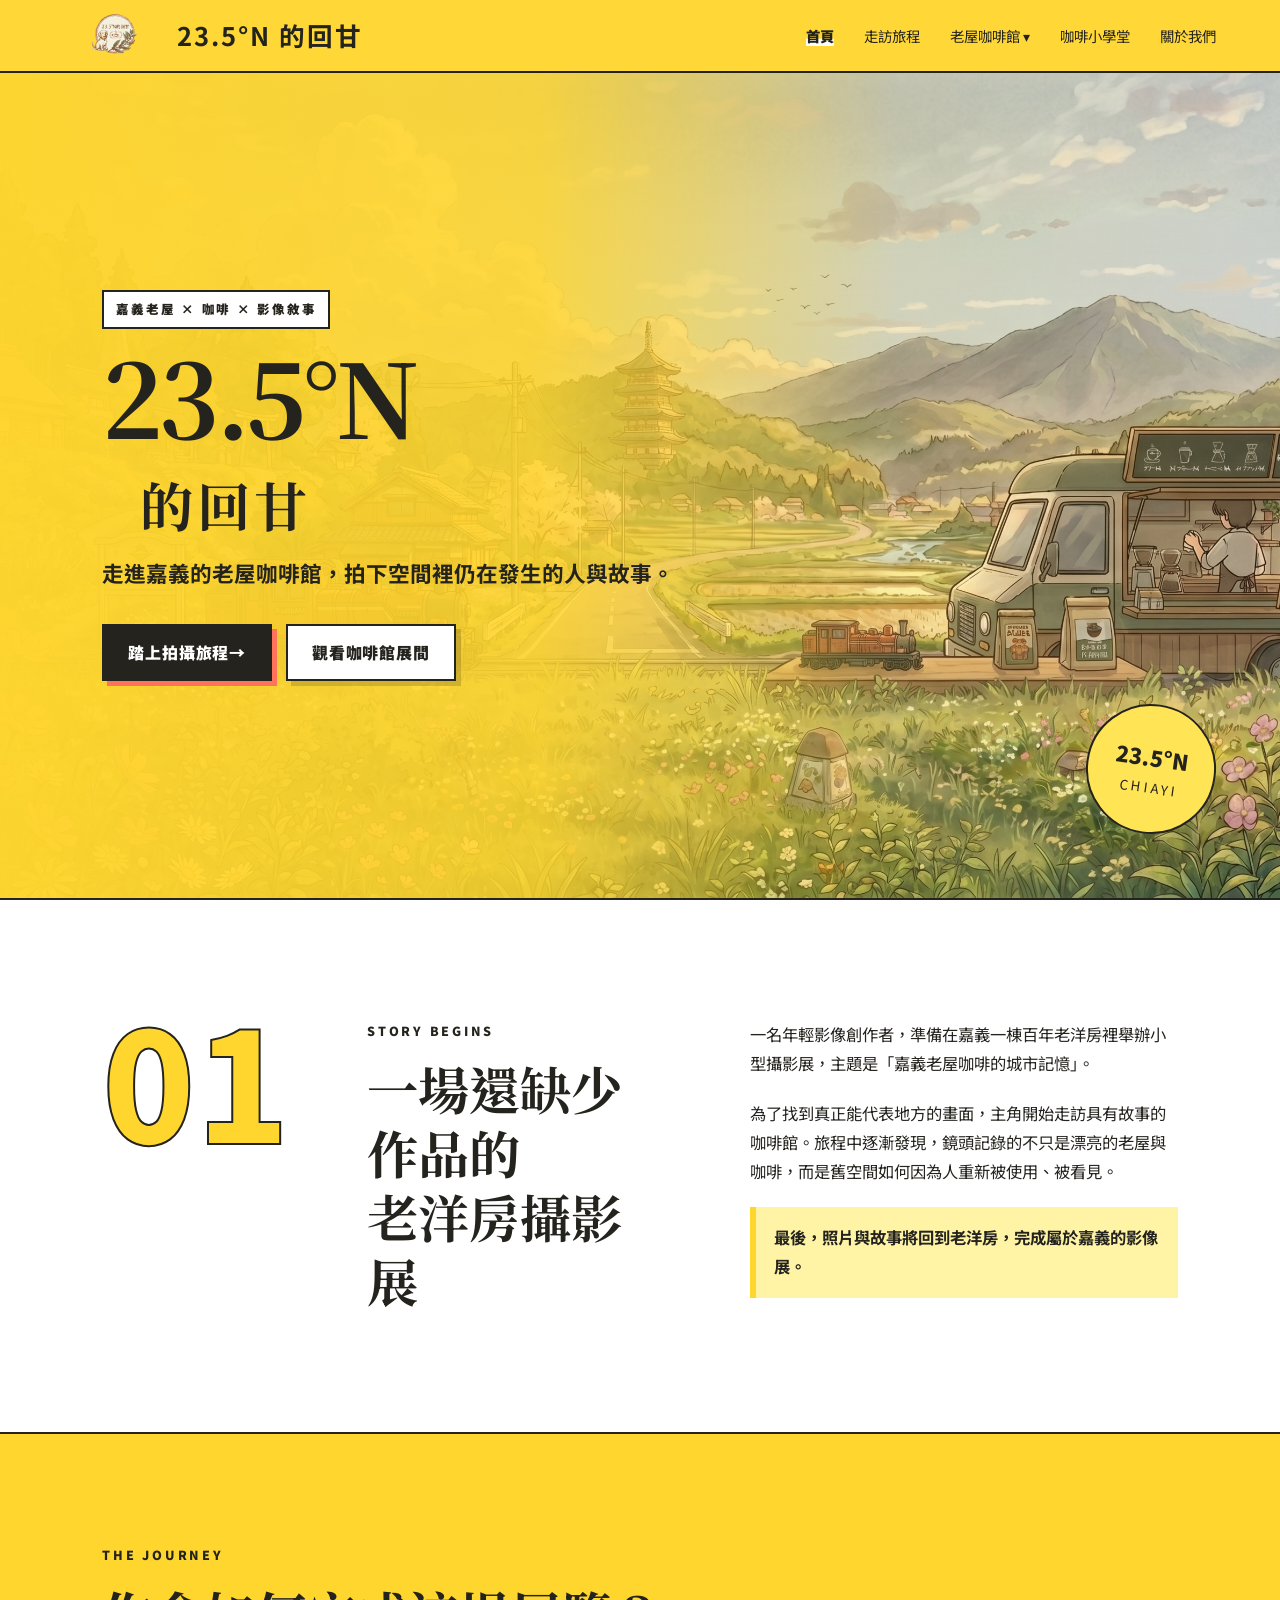
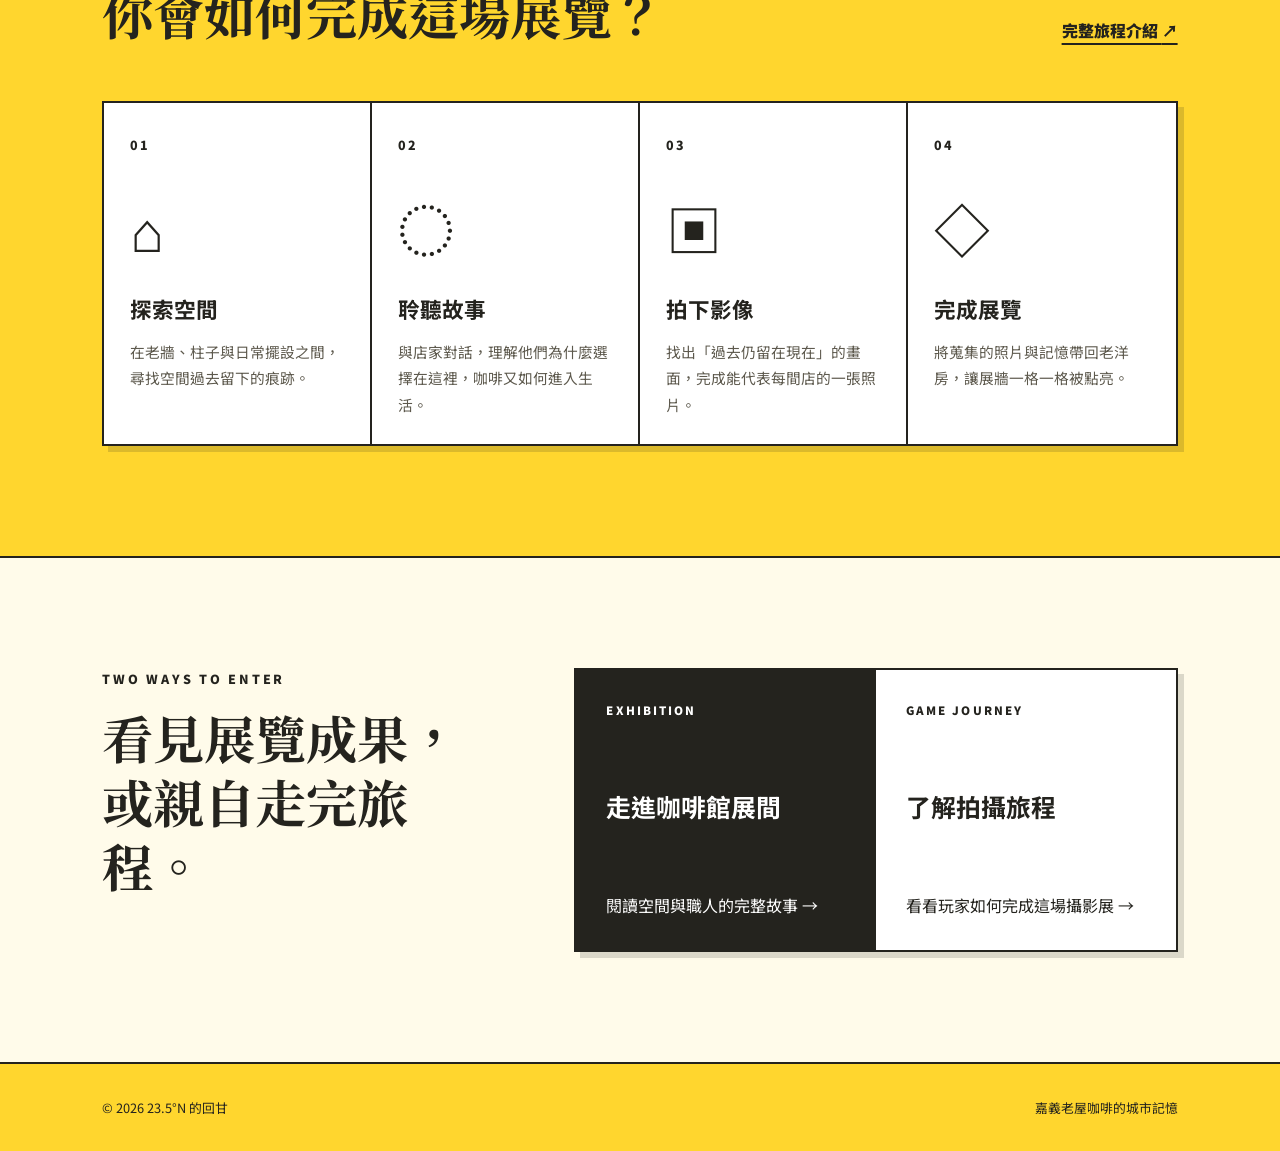
==== commit 2b4c010f: "老屋咖啡館" ====
--- a/index.html
+++ b/index.html
@@ -7,7 +7,7 @@
     <title>23.5°N 的回甘｜嘉義老屋咖啡影像旅程</title>
     <link rel="stylesheet" href="style.css?v=20260921-5">
     <link href="https://fonts.googleapis.com/css2?family=Noto+Sans+TC:wght@400;500;700;900&family=Noto+Serif+TC:wght@600;700&display=swap" rel="stylesheet">
-    <script src="transition.js?v=20260921-1" defer></script>
+    <script src="transition.js?v=20260921-2" defer></script>
 </head>
 <body class="home-page">
     <nav>
@@ -22,7 +22,7 @@
             <li><a class="active" href="index.html">首頁</a></li>
             <li><a href="pages/game.html">走訪旅程</a></li>
             <li class="dropdown">
-                <a href="cafes.html" class="dropbtn">職人咖啡廳 ▾</a>
+                <a href="cafes.html" class="dropbtn">老屋咖啡館 ▾</a>
                 <div class="dropdown-content">
                     <a href="pages/qianhua.html">鉛花咖啡</a>
                     <a href="pages/slowsoul.html">慢靈魂咖啡</a>
--- a/style.css
+++ b/style.css
@@ -707,28 +707,36 @@
     }
 
     /* 選單內容（手動點擊後自左側滑出） */
-    .nav-links {
+    /* 手機版選單：從右側滑出 */
+.nav-links {
     display: flex;
     flex-direction: column;
-    width: 100%;
-    height: 50vh;
-    max-height: 430px;
-    padding: 20px 0 24px;
-    box-sizing: border-box;
-    overflow-y: auto;
+
+    width: 68%;
+    max-width: 320px;
+    height: calc(100vh - 70px);
+    height: calc(100dvh - 70px);
 
     position: fixed;
     top: 70px;
-    left: -100%;
+    right: -100%;
+    left: auto;
+
+    padding: 20px 0 24px;
+    overflow-y: auto;
 
     background: var(--yellow);
+    border-left: 2px solid var(--ink);
     border-bottom: 2px solid var(--ink);
-    transition: 0.5s ease;
+    box-shadow: -10px 12px 0 rgba(36, 35, 30, 0.16);
+
+    transition: right 0.5s ease;
     z-index: 1000;
 }
-    .nav-links.active {
-        left: 0;
-    }
+
+.nav-links.active {
+    right: 0;
+}
 
     /* 職人咖啡廳子選單折疊收合 */
     .dropdown-content {
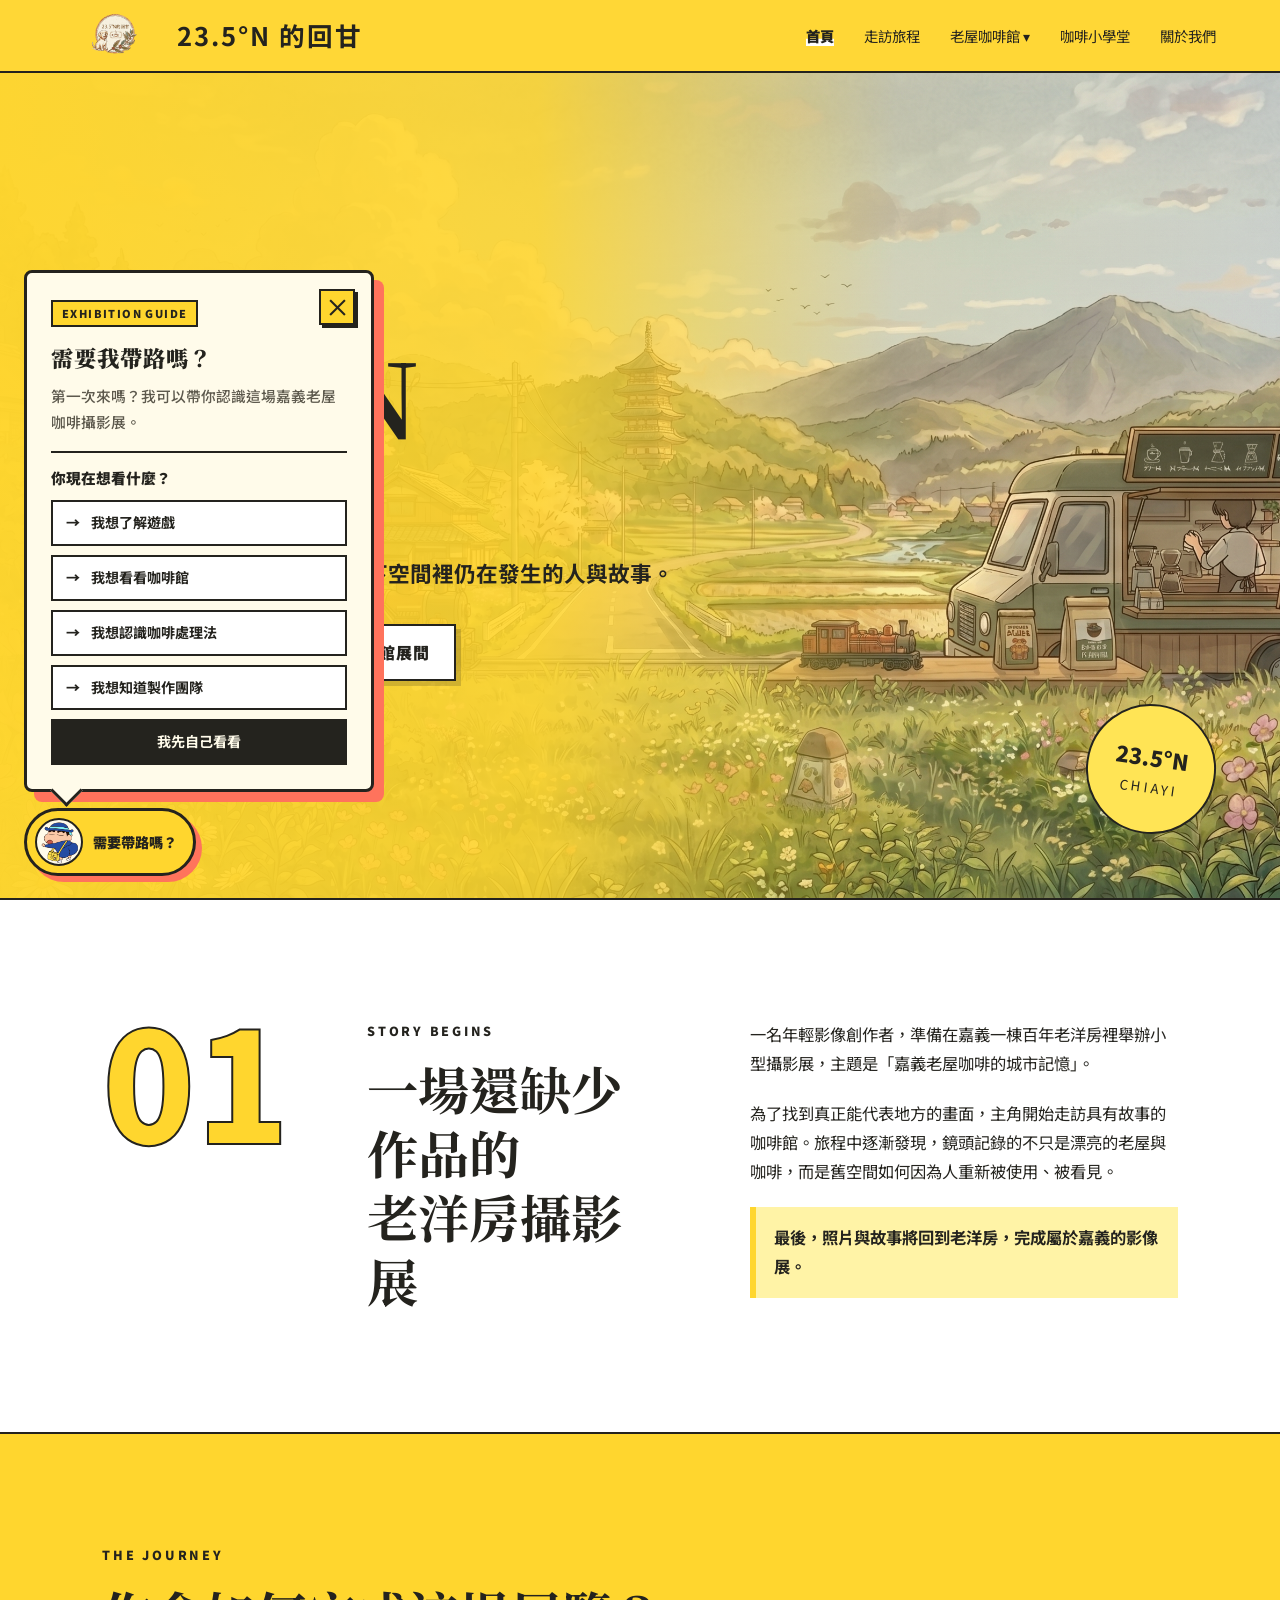
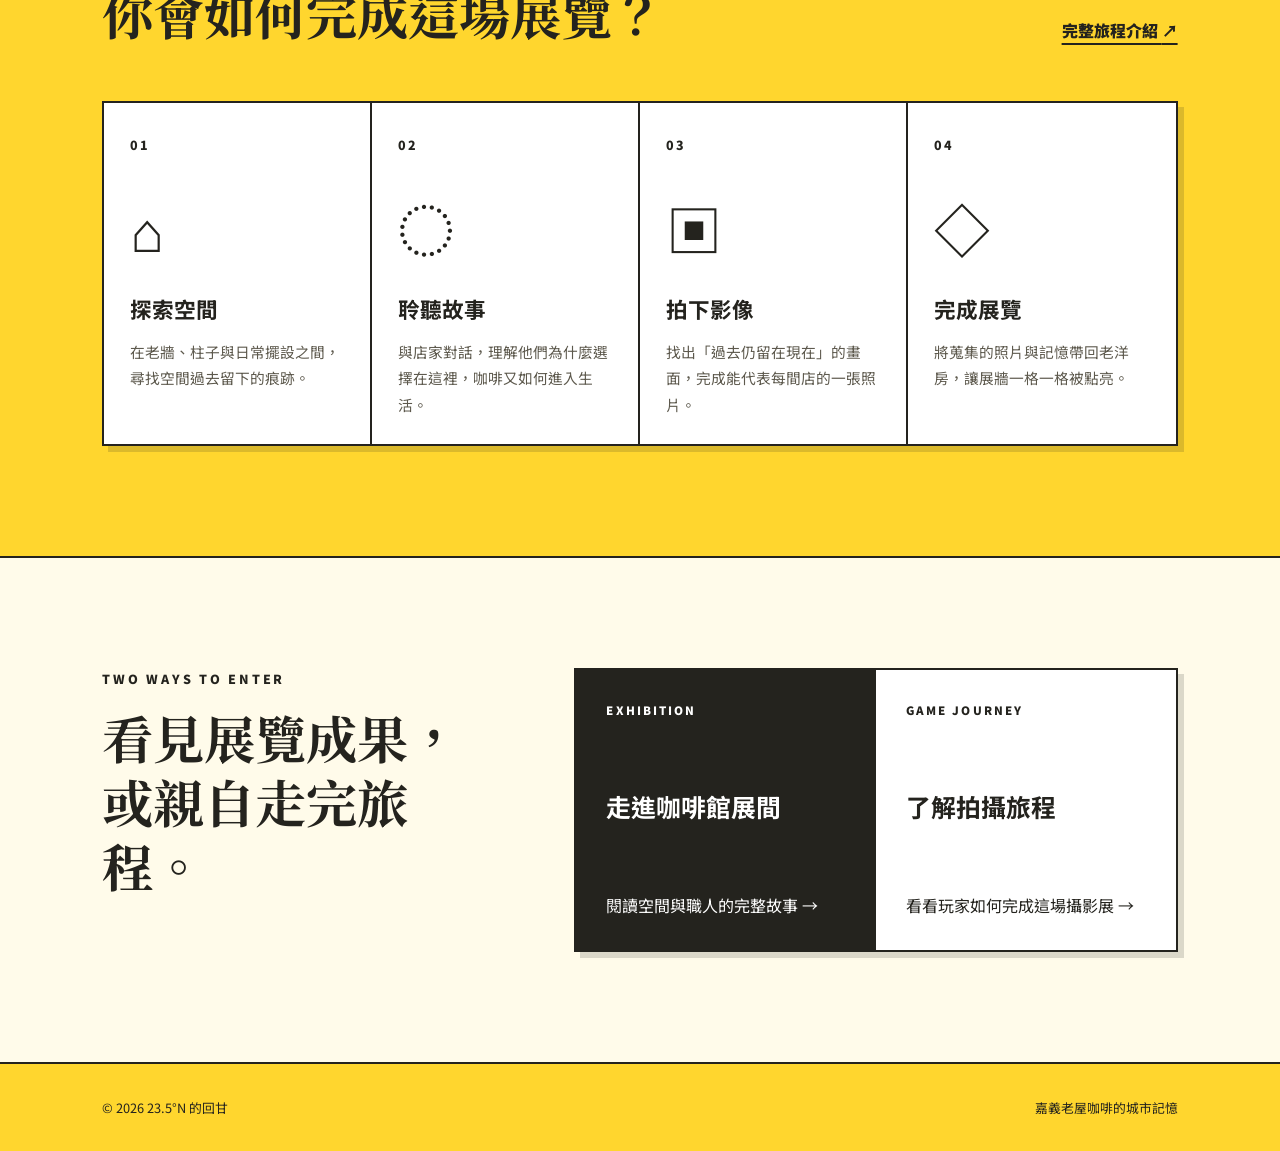
==== commit 5847ca33: "DSD" ====
--- a/index.html
+++ b/index.html
@@ -5,9 +5,10 @@
     <meta name="viewport" content="width=device-width, initial-scale=1.0">
     <meta name="description" content="《23.5°N 的回甘》以影像創作者視角走訪嘉義老屋咖啡館，記錄空間、人與城市記憶。">
     <title>23.5°N 的回甘｜嘉義老屋咖啡影像旅程</title>
-    <link rel="stylesheet" href="style.css?v=20260921-5">
+    <link rel="stylesheet" href="style.css">
     <link href="https://fonts.googleapis.com/css2?family=Noto+Sans+TC:wght@400;500;700;900&family=Noto+Serif+TC:wght@600;700&display=swap" rel="stylesheet">
-    <script src="transition.js?v=20260921-2" defer></script>
+    <script src="transition.js" defer></script>
+    <script src="guide.js" defer></script>
 </head>
 <body class="home-page">
     <nav>
--- a/style.css
+++ b/style.css
@@ -55,16 +55,16 @@
 
 /* Logo 連結區域 */
 .logo {
+    font-family: 'Noto Sans TC', "Microsoft JhengHei", sans-serif;
     font-size: 1.6rem;
-    font-weight: bold;
+    font-weight: 700;
     letter-spacing: 2px;
     color: var(--ink);
-    text-decoration: none !important; /* !important 確保底線在任何分頁都不會出現 */
+    text-decoration: none !important;
     display: flex;
     align-items: center;
     gap: 12px;
 }
-
 .logo:hover {
     color: var(--ink);
     text-decoration: none !important;
@@ -279,7 +279,12 @@
     box-shadow: var(--shadow);
     transition: transform 0.4s ease, box-shadow 0.4s ease;
     cursor: pointer;
-}
+    color: inherit;
+    text-decoration: none;
+
+    /* 原本其他設定繼續保留 */
+}
+
 
 .card:hover {
     transform: translateY(-10px);
@@ -500,85 +505,207 @@
 /* ============================================================
    8. 互動彈窗樣式 (Modal Popup)
    ============================================================ */
+/* ============================================================
+   8. 咖啡處理法彈窗：展覽說明牌風格
+   ============================================================ */
+
 .modal {
-    display: none; /* 預設完全不顯示 */
-    position: fixed; /* 脫離網頁流，浮在空中 */
+    display: none;
+    position: fixed;
     z-index: 9999;
-    left: 0;
-    top: 0;
+    inset: 0;
+
     width: 100vw;
     height: 100vh;
-    background-color: rgba(0,0,0,0.7);
-    backdrop-filter: blur(8px); /* 背景模糊特效 */
+    height: 100dvh;
+
+    background: rgba(36, 35, 30, 0.72);
+    backdrop-filter: blur(6px);
 }
 
 .modal-content {
-    background-color: var(--white);
-    margin: 5vh auto; /* 讓頂部間距小一點，爭取更多顯示空間 */
-    padding: 30px;
-    border-radius: 20px;
-    width: 85%;
-    max-width: 500px;
-    box-shadow: 0 10px 30px rgba(0,0,0,0.2);
     position: relative;
-    animation: fadeIn 0.3s ease-out;
-
-    /* --- 捲軸關鍵設定 --- */
-    max-height: 85vh;    /* 限制白盒子最高不超過螢幕 85% */
-    display: flex;       /* 使用 Flex 佈局 */
+
+    width: min(86%, 620px);
+    max-height: 84vh;
+    margin: 7vh auto;
+    padding: 32px 36px 30px;
+
+    display: flex;
     flex-direction: column;
-    overflow: hidden;    /* 讓白盒子本身不捲動，交給裡面捲 */
-}
-
-@keyframes fadeIn {
-    from { opacity: 0; transform: translateY(-20px); }
-    to { opacity: 1; transform: translateY(0); }
-}
-
+    overflow: hidden;
+
+    color: var(--ink);
+    background: var(--yellow-pale);
+
+    border: 3px solid var(--ink);
+    border-radius: 8px;
+    box-shadow: 12px 12px 0 var(--coral);
+
+    animation: modalEnter 0.3s ease-out;
+}
+
+/* 彈窗上方的小型展覽標籤 */
+.modal-content::before {
+    content: "COFFEE PROCESS NOTE";
+    display: inline-block;
+    align-self: flex-start;
+
+    margin-bottom: 18px;
+    padding: 5px 10px;
+
+    color: var(--ink);
+    background: var(--yellow);
+    border: 2px solid var(--ink);
+
+    font-size: 0.72rem;
+    font-weight: 900;
+    letter-spacing: 1.5px;
+    line-height: 1.2;
+}
+
+/* 處理法標題 */
+.modal-content h2 {
+    margin: 0 48px 18px 0;
+    padding-bottom: 15px;
+
+    color: var(--ink);
+    border-bottom: 3px solid var(--ink);
+
+    font-size: clamp(1.35rem, 3vw, 1.8rem);
+    font-weight: 900;
+    line-height: 1.45;
+    letter-spacing: 1px;
+}
+
+@keyframes modalEnter {
+    from {
+        opacity: 0;
+        transform: translateY(20px) scale(0.97);
+    }
+
+    to {
+        opacity: 1;
+        transform: translateY(0) scale(1);
+    }
+}
+
+/* 右上角關閉按鈕 */
 .close {
     position: absolute;
-    right: 20px;
-    top: 15px;
+    top: 22px;
+    right: 22px;
+
+    width: 42px;
+    height: 42px;
+
+    display: flex;
+    align-items: center;
+    justify-content: center;
+
+    color: var(--ink);
+    background: var(--yellow);
+    border: 2px solid var(--ink);
+    border-radius: 0;
+    box-shadow: 4px 4px 0 var(--ink);
+
     font-size: 30px;
+    font-weight: 500;
+    line-height: 1;
     cursor: pointer;
-    color: var(--ink);
-}
-
+
+    transition: transform 0.2s ease, box-shadow 0.2s ease;
+}
+
+.close:hover {
+    transform: translate(2px, 2px);
+    box-shadow: 2px 2px 0 var(--ink);
+}
+
+/* 彈窗文字內容 */
 .modal-body {
-    margin-top: 10px;
-    line-height: 1.8;
+    padding-right: 12px;
+    overflow-y: auto;
+
     color: var(--ink-soft);
-    overflow-y: auto;    /* 只有文字區塊會捲動 */
-    padding-right: 10px; /* 給右邊捲軸一點空間 */
-}
-
-/* 專專門控制彈窗內部的圖片 */
+    font-size: 1rem;
+    line-height: 1.9;
+}
+
+.modal-body p + p {
+    margin-top: 14px;
+}
+
+.modal-body strong {
+    color: var(--ink);
+    font-weight: 900;
+    box-shadow: inset 0 -0.45em 0 var(--yellow);
+}
+
+/* 彈窗內圖片 */
 .modal-body img {
-    max-width: 100%;    /* 圖片最大寬度不會超過文字區域 */
-    height: auto;       /* 高度自動調整，保持原始比例 */
     display: block;
-    margin: 15px auto;   /* 圖片上下留白，並水平置中 */
-    border-radius: 8px;
-    box-shadow: 0 4px 10px rgba(0,0,0,0.1);
-}
-
-/* 自訂彈窗美化捲軸 (Webkit 瀏覽器適用) */
-.modal-content::-webkit-scrollbar {
-    width: 6px; /* 讓捲軸變細 */
-}
-
-.modal-content::-webkit-scrollbar-track {
-    background: var(--yellow-soft); /* 淺米色背景 */
-    border-radius: 10px;
-}
-
-.modal-content::-webkit-scrollbar-thumb {
-    background: var(--ink); /* 品牌咖啡色 */
-    border-radius: 10px;
-}
-
-.modal-content::-webkit-scrollbar-thumb:hover {
-    background: var(--ink-soft);
+    width: 100%;
+    max-width: 100%;
+    height: auto;
+
+    margin: 18px auto;
+    border: 2px solid var(--ink);
+    border-radius: 0;
+    box-shadow: 6px 6px 0 var(--coral);
+}
+
+/* 文字區域捲軸 */
+.modal-body::-webkit-scrollbar {
+    width: 7px;
+}
+
+.modal-body::-webkit-scrollbar-track {
+    background: var(--yellow-soft);
+    border: 1px solid var(--ink);
+}
+
+.modal-body::-webkit-scrollbar-thumb {
+    background: var(--ink);
+}
+
+.modal-body::-webkit-scrollbar-thumb:hover {
+    background: var(--coral);
+}
+
+/* 手機版 */
+@media (max-width: 600px) {
+    .modal-content {
+        width: calc(100% - 36px);
+        max-height: 82vh;
+        margin: 8vh auto;
+        padding: 26px 22px 24px;
+        box-shadow: 8px 8px 0 var(--coral);
+    }
+
+    .modal-content::before {
+        max-width: calc(100% - 52px);
+        font-size: 0.65rem;
+        letter-spacing: 1px;
+    }
+
+    .modal-content h2 {
+        margin-right: 35px;
+        font-size: 1.3rem;
+    }
+
+    .close {
+        top: 18px;
+        right: 18px;
+        width: 38px;
+        height: 38px;
+        font-size: 26px;
+    }
+
+    .modal-body {
+        font-size: 0.95rem;
+        line-height: 1.8;
+    }
 }
 
 /* ============================================================
@@ -691,20 +818,65 @@
     }
 
     /* 強制漢堡按鈕顯示 */
-    .menu-toggle {
-        display: block !important;
-        cursor: pointer;
-        z-index: 1100;
-    }
-
-    .bar {
-        display: block;
-        width: 25px;
-        height: 3px;
-        margin: 5px auto;
-        background-color: var(--ink);
-        transition: 0.3s;
-    }
+    /* 手機版漢堡選單按鈕 */
+.menu-toggle {
+    display: flex !important;
+    flex-direction: column;
+    align-items: center;
+    justify-content: center;
+    gap: 5px;
+
+    width: 46px;
+    height: 46px;
+    padding: 0;
+
+    appearance: none;
+    -webkit-appearance: none;
+
+    background: var(--yellow-bright);
+    border: 2px solid var(--ink);
+    border-radius: 4px;
+    box-shadow: 4px 4px 0 var(--coral);
+
+    cursor: pointer;
+    z-index: 1100;
+    -webkit-tap-highlight-color: transparent;
+
+    transition: transform 0.2s ease, box-shadow 0.2s ease;
+}
+
+/* 三條橫線 */
+.bar {
+    display: block;
+    width: 24px;
+    height: 3px;
+    margin: 0;
+
+    background: var(--ink);
+    border-radius: 0;
+
+    transition:
+        transform 0.3s ease,
+        opacity 0.2s ease;
+}
+
+/* 選單打開時變成 X */
+.menu-toggle.active {
+    transform: translate(2px, 2px);
+    box-shadow: 2px 2px 0 var(--coral);
+}
+
+.menu-toggle.active .bar:nth-child(1) {
+    transform: translateY(8px) rotate(45deg);
+}
+
+.menu-toggle.active .bar:nth-child(2) {
+    opacity: 0;
+}
+
+.menu-toggle.active .bar:nth-child(3) {
+    transform: translateY(-8px) rotate(-45deg);
+}
 
     /* 選單內容（手動點擊後自左側滑出） */
     /* 手機版選單：從右側滑出 */
@@ -712,7 +884,7 @@
     display: flex;
     flex-direction: column;
 
-    width: 68%;
+    width: 50%;
     max-width: 320px;
     height: calc(100vh - 70px);
     height: calc(100dvh - 70px);
@@ -1428,6 +1600,20 @@
         gap: 6px;
         text-align: left;
     }
+    /* 手機版導覽列文字放大 */
+    .nav-links > li > a {
+    display: block;
+    padding: 15px 20px;
+    font-size: 1.3rem;
+    font-weight: 700;
+    line-height: 1.4;
+    }
+    /* 咖啡廳展開後的子選單 */
+    .dropdown-content a {
+    padding: 13px 20px !important;
+    font-size: 1.05rem !important;
+    font-weight: 600;
+    }
 }
 
 /* ============================================================
@@ -1565,3 +1751,569 @@
         animation-duration: 0.01ms !important;
     }
 }
+/* ============================================================
+   老屋咖啡館總覽：一排兩張
+   ============================================================ */
+
+.cafe-grid {
+    grid-template-columns: repeat(2, minmax(0, 1fr));
+}
+
+/* 第四張 Coming Soon 卡片 */
+.cafe-grid .coming-soon-card {
+    min-height: 390px;
+    cursor: default;
+    background:
+        linear-gradient(
+            rgba(255, 214, 46, 0.88),
+            rgba(255, 228, 85, 0.88)
+        ),
+        repeating-linear-gradient(
+            0deg,
+            transparent 0 39px,
+            rgba(36, 35, 30, 0.08) 40px
+        );
+    border: 2px dashed var(--ink) !important;
+    box-shadow: none !important;
+}
+
+.cafe-grid .coming-soon-card:hover {
+    transform: none;
+    box-shadow: none;
+}
+
+.coming-soon-content {
+    width: 100%;
+    padding: 60px 30px;
+    text-align: center;
+}
+
+.coming-soon-number {
+    display: block;
+    margin-bottom: 20px;
+    font-family: 'Noto Serif TC', serif;
+    font-size: clamp(4rem, 8vw, 7rem);
+    font-weight: 700;
+    line-height: 1;
+    color: var(--ink);
+}
+
+.coming-soon-content h3 {
+    margin-bottom: 12px;
+    font-size: 1.4rem;
+    color: var(--ink);
+}
+
+.coming-soon-content p {
+    color: var(--ink-soft);
+    font-size: 0.95rem;
+}
+
+/* 手機維持一排一張，避免文字太擠 */
+@media (max-width: 600px) {
+    .cafe-grid {
+        grid-template-columns: 1fr;
+    }
+}
+/* ============================================================
+   16. 網站導覽角色
+   ============================================================ */
+
+.guide-assistant {
+    position: fixed;
+    left: 24px;
+    bottom: 24px;
+    z-index: 9000;
+
+    font-family:
+        'Noto Sans TC',
+        "Microsoft JhengHei",
+        sans-serif;
+}
+
+/* ============================================================
+   導覽角色按鈕
+   ============================================================ */
+
+.guide-character {
+    display: flex;
+    align-items: center;
+    gap: 10px;
+
+    min-height: 62px;
+    padding: 7px 16px 7px 8px;
+
+    appearance: none;
+    -webkit-appearance: none;
+
+    color: var(--ink);
+    background: var(--yellow);
+    border: 3px solid var(--ink);
+    border-radius: 50px;
+    box-shadow: 6px 6px 0 var(--coral);
+
+    font-family: inherit;
+    font-size: 0.88rem;
+    font-weight: 900;
+    line-height: 1.3;
+
+    cursor: pointer;
+    -webkit-tap-highlight-color: transparent;
+
+    transition:
+        transform 0.2s ease,
+        box-shadow 0.2s ease,
+        background 0.2s ease;
+}
+
+.guide-character:hover {
+    background: var(--yellow-bright);
+    transform: translate(-2px, -2px);
+    box-shadow: 8px 8px 0 var(--coral);
+}
+
+.guide-character:active {
+    transform: translate(2px, 2px);
+    box-shadow: 3px 3px 0 var(--coral);
+}
+
+/* guide.jpg 角色圖片 */
+
+.guide-character-image {
+    display: block;
+    flex-shrink: 0;
+
+    width: 48px;
+    height: 48px;
+
+    object-fit: cover;
+    object-position: center top;
+
+    background: var(--yellow-pale);
+    border: 2px solid var(--ink);
+    border-radius: 50%;
+}
+
+/* 角色按鈕文字 */
+
+.guide-character-label {
+    display: block;
+    color: var(--ink);
+    white-space: nowrap;
+}
+
+/* 圖片讀取失敗時顯示 */
+
+.guide-character-fallback {
+    display: grid;
+    place-items: center;
+    flex-shrink: 0;
+
+    width: 48px;
+    height: 48px;
+
+    background: var(--yellow-pale);
+    border: 2px solid var(--ink);
+    border-radius: 50%;
+
+    font-size: 1.35rem;
+}
+
+/* ============================================================
+   導覽對話框
+   ============================================================ */
+
+.guide-panel {
+    position: absolute;
+    left: 0;
+    bottom: 84px;
+
+    width: min(350px, calc(100vw - 48px));
+    padding: 24px;
+
+    color: var(--ink);
+    background: var(--yellow-pale);
+
+    border: 3px solid var(--ink);
+    border-radius: 8px;
+    box-shadow: 10px 10px 0 var(--coral);
+
+    opacity: 0;
+    visibility: hidden;
+    pointer-events: none;
+
+    transform: translateY(16px) scale(0.97);
+    transform-origin: left bottom;
+
+    transition:
+        opacity 0.25s ease,
+        visibility 0.25s ease,
+        transform 0.25s ease;
+}
+
+/* 對話框下方的小箭頭 */
+
+.guide-panel::after {
+    content: "";
+
+    position: absolute;
+    left: 28px;
+    bottom: -13px;
+
+    width: 20px;
+    height: 20px;
+
+    background: var(--yellow-pale);
+    border-right: 3px solid var(--ink);
+    border-bottom: 3px solid var(--ink);
+
+    transform: rotate(45deg);
+}
+
+/* 開啟狀態 */
+
+.guide-assistant.is-open .guide-panel {
+    opacity: 1;
+    visibility: visible;
+    pointer-events: auto;
+
+    transform: translateY(0) scale(1);
+}
+
+/* ============================================================
+   對話框上方英文標籤
+   ============================================================ */
+
+.guide-kicker {
+    display: inline-block;
+
+    margin: 0 48px 15px 0;
+    padding: 5px 9px;
+
+    color: var(--ink);
+    background: var(--yellow);
+    border: 2px solid var(--ink);
+
+    font-size: 0.68rem;
+    font-weight: 900;
+    letter-spacing: 1.4px;
+    line-height: 1.2;
+}
+
+/* ============================================================
+   對話框標題與文字
+   ============================================================ */
+
+.guide-panel h2 {
+    margin: 0 42px 10px 0;
+
+    color: var(--ink);
+
+    font-size: 1.4rem;
+    font-weight: 900;
+    line-height: 1.4;
+    letter-spacing: 1px;
+}
+
+.guide-message {
+    margin: 0;
+
+    color: var(--ink-soft);
+
+    font-size: 0.92rem;
+    font-weight: 500;
+    line-height: 1.75;
+}
+
+.guide-question {
+    margin: 17px 0 11px;
+    padding-top: 14px;
+
+    color: var(--ink);
+    border-top: 2px solid var(--ink);
+
+    font-size: 0.92rem;
+    font-weight: 900;
+    line-height: 1.5;
+}
+
+/* ============================================================
+   關閉按鈕
+   ============================================================ */
+
+.guide-close {
+    position: absolute;
+    top: 16px;
+    right: 16px;
+
+    display: flex;
+    align-items: center;
+    justify-content: center;
+
+    width: 36px;
+    height: 36px;
+    padding: 0;
+
+    appearance: none;
+    -webkit-appearance: none;
+
+    color: var(--ink);
+    background: var(--yellow);
+
+    border: 2px solid var(--ink);
+    border-radius: 0;
+    box-shadow: 3px 3px 0 var(--ink);
+
+    font-family: inherit;
+    font-size: 25px;
+    font-weight: 500;
+    line-height: 1;
+
+    cursor: pointer;
+
+    transition:
+        transform 0.2s ease,
+        box-shadow 0.2s ease,
+        background 0.2s ease;
+}
+
+.guide-close:hover {
+    background: var(--coral);
+    transform: translate(2px, 2px);
+    box-shadow: 1px 1px 0 var(--ink);
+}
+
+/* ============================================================
+   導覽選項
+   ============================================================ */
+
+.guide-actions {
+    display: grid;
+    gap: 9px;
+}
+
+.guide-actions a,
+.guide-later {
+    display: block;
+
+    width: 100%;
+    padding: 11px 13px;
+
+    appearance: none;
+    -webkit-appearance: none;
+
+    color: var(--ink);
+    background: var(--white);
+
+    border: 2px solid var(--ink);
+    border-radius: 0;
+
+    font-family: inherit;
+    font-size: 0.88rem;
+    font-weight: 700;
+    line-height: 1.4;
+    text-align: left;
+    text-decoration: none;
+
+    cursor: pointer;
+
+    transition:
+        color 0.2s ease,
+        background 0.2s ease,
+        transform 0.2s ease,
+        box-shadow 0.2s ease;
+}
+
+/* 選項前面的箭頭 */
+
+.guide-actions a::before {
+    content: "→";
+    display: inline-block;
+
+    margin-right: 8px;
+
+    font-weight: 900;
+
+    transition: transform 0.2s ease;
+}
+
+.guide-actions a:hover {
+    background: var(--yellow);
+    transform: translateX(4px);
+    box-shadow: 4px 4px 0 var(--ink);
+}
+
+.guide-actions a:hover::before {
+    transform: translateX(3px);
+}
+
+/* 我先自己看看 */
+
+.guide-later {
+    color: var(--yellow-pale);
+    background: var(--ink);
+
+    font-weight: 700;
+    text-align: center;
+}
+
+.guide-later:hover {
+    color: var(--ink);
+    background: var(--coral);
+    transform: translateY(-2px);
+}
+
+/* ============================================================
+   鍵盤操作焦點
+   ============================================================ */
+
+.guide-character:focus-visible,
+.guide-close:focus-visible,
+.guide-actions a:focus-visible,
+.guide-later:focus-visible {
+    outline: 4px solid var(--white);
+    outline-offset: 3px;
+}
+
+/* ============================================================
+   手機版
+   ============================================================ */
+
+@media (max-width: 600px) {
+    .guide-assistant {
+        left: 16px;
+        bottom: 18px;
+    }
+
+    .guide-character {
+        min-height: 54px;
+        padding: 5px 12px 5px 6px;
+
+        border-width: 2px;
+        box-shadow: 5px 5px 0 var(--coral);
+    }
+
+    .guide-character-image,
+    .guide-character-fallback {
+        width: 42px;
+        height: 42px;
+    }
+
+    .guide-character-label {
+        font-size: 0.8rem;
+    }
+
+    .guide-panel {
+        position: fixed;
+
+        left: 16px;
+        right: 16px;
+        bottom: 90px;
+
+        width: auto;
+        max-height: calc(100vh - 125px);
+        max-height: calc(100dvh - 125px);
+
+        padding: 20px;
+
+        overflow-x: hidden;
+        overflow-y: auto;
+
+        border-width: 2px;
+        box-shadow: 7px 7px 0 var(--coral);
+
+        transform-origin: left bottom;
+    }
+
+    .guide-panel::after {
+        left: 25px;
+        bottom: -10px;
+
+        width: 16px;
+        height: 16px;
+
+        border-width: 0 2px 2px 0;
+    }
+
+    .guide-kicker {
+        max-width: calc(100% - 52px);
+
+        margin-bottom: 13px;
+
+        font-size: 0.63rem;
+        letter-spacing: 1px;
+    }
+
+    .guide-panel h2 {
+        margin-right: 42px;
+
+        font-size: 1.25rem;
+    }
+
+    .guide-message {
+        font-size: 0.88rem;
+        line-height: 1.7;
+    }
+
+    .guide-question {
+        margin-top: 14px;
+
+        font-size: 0.88rem;
+    }
+
+    .guide-close {
+        top: 14px;
+        right: 14px;
+
+        width: 34px;
+        height: 34px;
+
+        font-size: 23px;
+    }
+
+    .guide-actions a,
+    .guide-later {
+        padding: 10px 11px;
+
+        font-size: 0.84rem;
+    }
+}
+
+/* ============================================================
+   極小手機
+   ============================================================ */
+
+@media (max-width: 380px) {
+    .guide-character-label {
+        display: none;
+    }
+
+    .guide-character {
+        width: 56px;
+        height: 56px;
+        padding: 5px;
+        border-radius: 50%;
+    }
+
+    .guide-panel {
+        left: 12px;
+        right: 12px;
+        bottom: 88px;
+
+        padding: 18px;
+    }
+}
+
+/* ============================================================
+   減少動畫設定
+   ============================================================ */
+
+@media (prefers-reduced-motion: reduce) {
+    .guide-character,
+    .guide-panel,
+    .guide-close,
+    .guide-actions a,
+    .guide-later {
+        transition-duration: 0.01ms !important;
+    }
+}
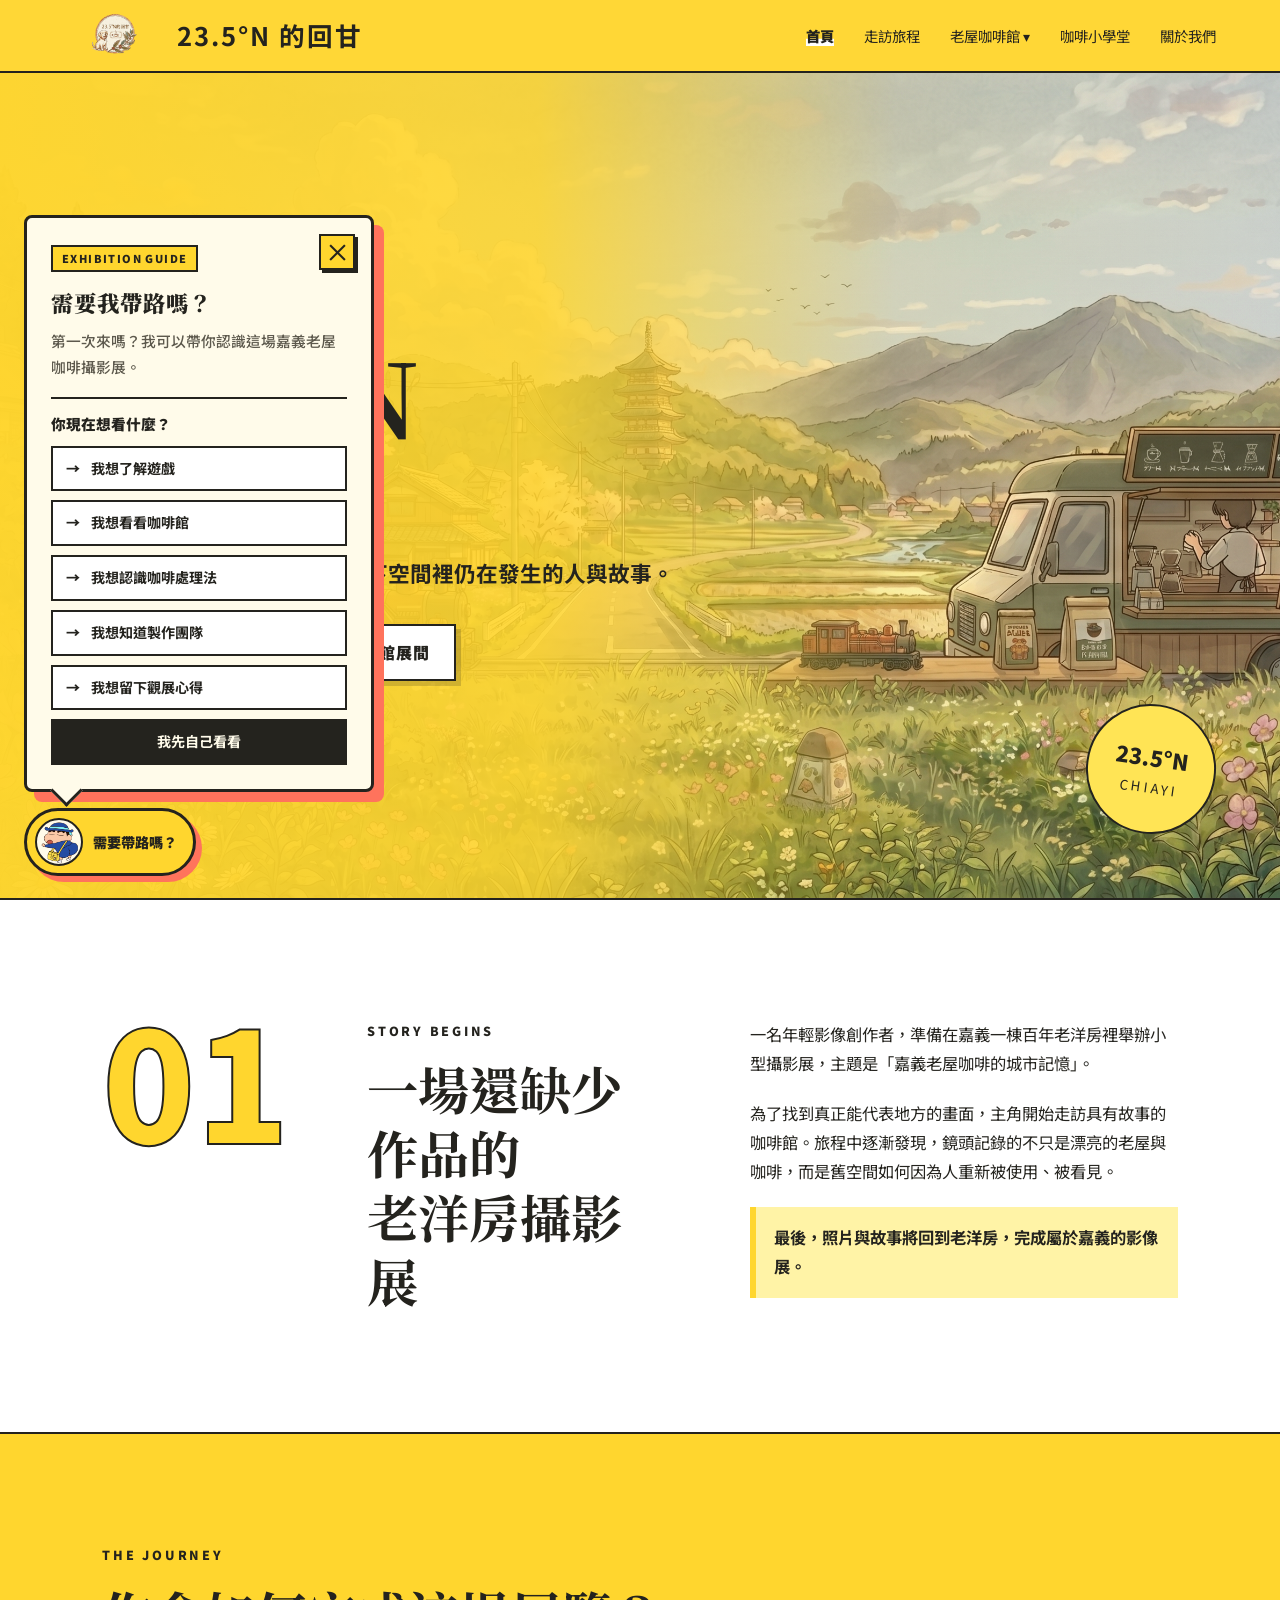
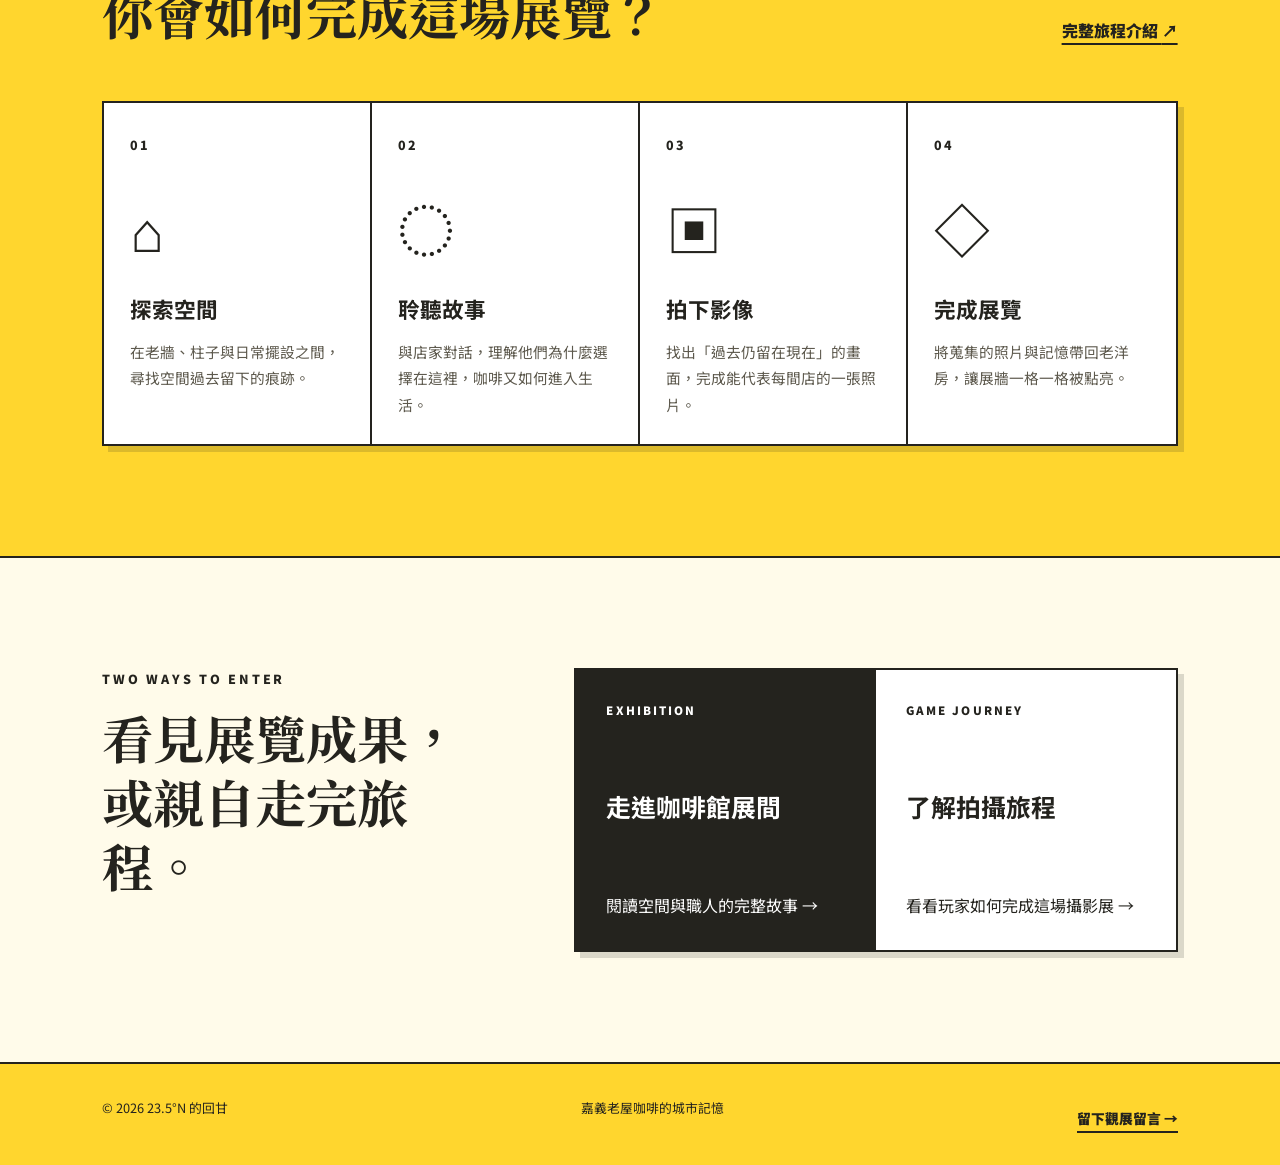
==== commit 37bb8b39: "AASSSSAQ" ====
--- a/index.html
+++ b/index.html
@@ -85,7 +85,8 @@
         </section>
     </main>
 
-    <footer><p>© 2026 23.5°N 的回甘</p><p>嘉義老屋咖啡的城市記憶</p></footer>
+    <footer><p>© 2026 23.5°N 的回甘</p><p>嘉義老屋咖啡的城市記憶</p>
+        <a    class="footer-feedback-link"    href="pages/feedback.html">    留下觀展留言 →</a></footer>
     <script>
         const mobileMenu = document.querySelector('#mobile-menu');
         const navLinks = document.querySelector('.nav-links');
--- a/style.css
+++ b/style.css
@@ -2316,4 +2316,367 @@
     .guide-later {
         transition-duration: 0.01ms !important;
     }
+}
+/* ============================================================
+   觀展回饋頁
+   ============================================================ */
+
+.footer-feedback-link {
+    display: inline-block;
+    margin-top: 10px;
+    color: var(--ink);
+    font-size: 0.86rem;
+    font-weight: 900;
+    text-decoration: none;
+    border-bottom: 2px solid var(--ink);
+}
+
+.footer-feedback-link:hover,
+.footer-feedback-link:focus-visible {
+    color: var(--ink);
+    background: var(--white);
+}
+
+.feedback-page {
+    background:
+        radial-gradient(
+            circle at 12% 18%,
+            rgba(255, 255, 255, 0.5) 0 4px,
+            transparent 5px
+        ),
+        linear-gradient(
+            150deg,
+            var(--yellow) 0 48%,
+            var(--yellow-bright) 48% 100%
+        );
+
+    background-size: 42px 42px, auto;
+}
+
+.feedback-page h1,
+.feedback-page h2 {
+    font-family:
+        'Noto Serif TC',
+        'Noto Sans TC',
+        sans-serif;
+}
+
+.feedback-main {
+    min-height: calc(100vh - 73px);
+    padding: 78px 6% 100px;
+}
+
+.feedback-heading {
+    width: min(920px, 100%);
+    margin: 0 auto 48px;
+    text-align: center;
+}
+
+.feedback-heading .section-kicker,
+.feedback-form-heading .section-kicker {
+    display: inline-block;
+    margin-bottom: 16px;
+    padding: 5px 10px;
+    color: var(--yellow-pale);
+    background: var(--ink);
+}
+
+.feedback-heading h1 {
+    margin-bottom: 18px;
+    font-size: clamp(2.35rem, 6vw, 5rem);
+    font-weight: 700;
+    line-height: 1.15;
+    letter-spacing: 0.02em;
+}
+
+.feedback-heading > p:last-child {
+    max-width: 700px;
+    margin: 0 auto;
+    color: var(--ink);
+    font-size: 1.02rem;
+    font-weight: 600;
+}
+
+.feedback-layout {
+    display: grid;
+    grid-template-columns:
+        minmax(230px, 0.7fr)
+        minmax(0, 1.5fr);
+
+    align-items: start;
+    gap: 26px;
+
+    width: min(1060px, 100%);
+    margin: 0 auto;
+}
+
+.feedback-note-card,
+.feedback-form-card {
+    border: 3px solid var(--ink);
+    border-radius: 0;
+    box-shadow: 10px 10px 0 var(--coral);
+}
+
+.feedback-note-card {
+    position: sticky;
+    top: 100px;
+    padding: 28px;
+
+    color: var(--yellow-pale);
+    background: var(--ink);
+}
+
+.feedback-note-number {
+    display: block;
+
+    padding-bottom: 20px;
+    margin-bottom: 22px;
+
+    color: var(--yellow);
+    font-family: 'Noto Serif TC', serif;
+    font-size: clamp(2rem, 4vw, 3.4rem);
+    font-weight: 700;
+    line-height: 1;
+
+    border-bottom: 2px solid var(--yellow);
+}
+
+.feedback-note-card p {
+    font-size: 0.94rem;
+    line-height: 1.8;
+}
+
+.feedback-note-card p + p {
+    margin-top: 16px;
+}
+
+.feedback-form-card {
+    padding: clamp(26px, 5vw, 52px);
+    background: var(--yellow-pale);
+}
+
+.feedback-form-heading {
+    margin-bottom: 32px;
+    padding-bottom: 24px;
+    border-bottom: 3px solid var(--ink);
+}
+
+.feedback-form-heading h2 {
+    font-size: clamp(1.75rem, 4vw, 2.7rem);
+    line-height: 1.25;
+}
+
+.feedback-field {
+    margin-bottom: 24px;
+}
+
+.feedback-field label {
+    display: flex;
+    align-items: center;
+    justify-content: space-between;
+    gap: 12px;
+
+    margin-bottom: 8px;
+
+    font-size: 0.98rem;
+    font-weight: 900;
+}
+
+.feedback-field label span {
+    padding: 2px 7px;
+
+    color: var(--ink-soft);
+    font-size: 0.7rem;
+    font-weight: 700;
+
+    border: 1px solid var(--ink-soft);
+}
+
+.feedback-field input,
+.feedback-field select,
+.feedback-field textarea {
+    display: block;
+    width: 100%;
+
+    padding: 13px 14px;
+
+    color: var(--ink);
+    background: var(--white);
+
+    border: 2px solid var(--ink);
+    border-radius: 0;
+    box-shadow: none;
+
+    font: inherit;
+    line-height: 1.55;
+}
+
+.feedback-field textarea {
+    resize: vertical;
+    min-height: 180px;
+}
+
+.feedback-field input:focus,
+.feedback-field select:focus,
+.feedback-field textarea:focus {
+    outline: 4px solid var(--yellow);
+    outline-offset: 2px;
+}
+
+.feedback-count {
+    margin-top: 5px;
+    color: var(--ink-soft);
+    font-size: 0.75rem;
+    text-align: right;
+}
+
+.feedback-consent {
+    display: grid;
+    grid-template-columns: auto 1fr;
+    gap: 11px;
+    align-items: start;
+
+    padding: 16px;
+    margin: 4px 0 26px;
+
+    color: var(--ink-soft);
+    background: var(--yellow-soft);
+
+    border: 2px solid var(--ink);
+    cursor: pointer;
+}
+
+.feedback-consent input {
+    width: 19px;
+    height: 19px;
+    margin-top: 5px;
+    accent-color: var(--ink);
+}
+
+.feedback-consent span {
+    font-size: 0.86rem;
+    line-height: 1.7;
+}
+
+.feedback-honeypot {
+    position: absolute !important;
+    left: -9999px !important;
+
+    width: 1px !important;
+    height: 1px !important;
+
+    opacity: 0 !important;
+    pointer-events: none !important;
+}
+
+.feedback-submit {
+    display: flex;
+    align-items: center;
+    justify-content: space-between;
+    gap: 18px;
+
+    width: 100%;
+    padding: 15px 18px;
+
+    color: var(--yellow-pale);
+    background: var(--ink);
+
+    border: 3px solid var(--ink);
+    border-radius: 0;
+
+    box-shadow: 6px 6px 0 var(--coral);
+
+    font: inherit;
+    font-size: 1rem;
+    font-weight: 900;
+
+    cursor: pointer;
+
+    transition:
+        transform 0.2s ease,
+        box-shadow 0.2s ease,
+        background 0.2s ease;
+}
+
+.feedback-submit:hover:not(:disabled),
+.feedback-submit:focus-visible:not(:disabled) {
+    color: var(--ink);
+    background: var(--yellow);
+
+    transform: translate(3px, 3px);
+    box-shadow: 3px 3px 0 var(--coral);
+}
+
+.feedback-submit:disabled {
+    cursor: wait;
+    opacity: 0.72;
+}
+
+.feedback-status {
+    display: none;
+
+    margin-top: 20px;
+    padding: 13px 15px;
+
+    font-size: 0.88rem;
+    font-weight: 700;
+
+    border: 2px solid var(--ink);
+}
+
+.feedback-status.is-sending,
+.feedback-status.is-success,
+.feedback-status.is-error {
+    display: block;
+}
+
+.feedback-status.is-sending {
+    background: var(--yellow-soft);
+}
+
+.feedback-status.is-success {
+    background: #DFF5D8;
+}
+
+.feedback-status.is-error {
+    background: #FFD6CF;
+}
+
+@media (max-width: 768px) {
+    .feedback-main {
+        padding: 58px 20px 84px;
+    }
+
+    .feedback-heading {
+        margin-bottom: 34px;
+        text-align: left;
+    }
+
+    .feedback-heading > p:last-child {
+        margin: 0;
+    }
+
+    .feedback-layout {
+        grid-template-columns: 1fr;
+        gap: 22px;
+    }
+
+    .feedback-note-card {
+        position: static;
+        padding: 22px;
+        box-shadow: 7px 7px 0 var(--coral);
+    }
+
+    .feedback-note-number {
+        font-size: 2rem;
+    }
+
+    .feedback-form-card {
+        padding: 24px 18px 28px;
+        box-shadow: 7px 7px 0 var(--coral);
+    }
+
+    .feedback-field label {
+        align-items: flex-start;
+    }
 }
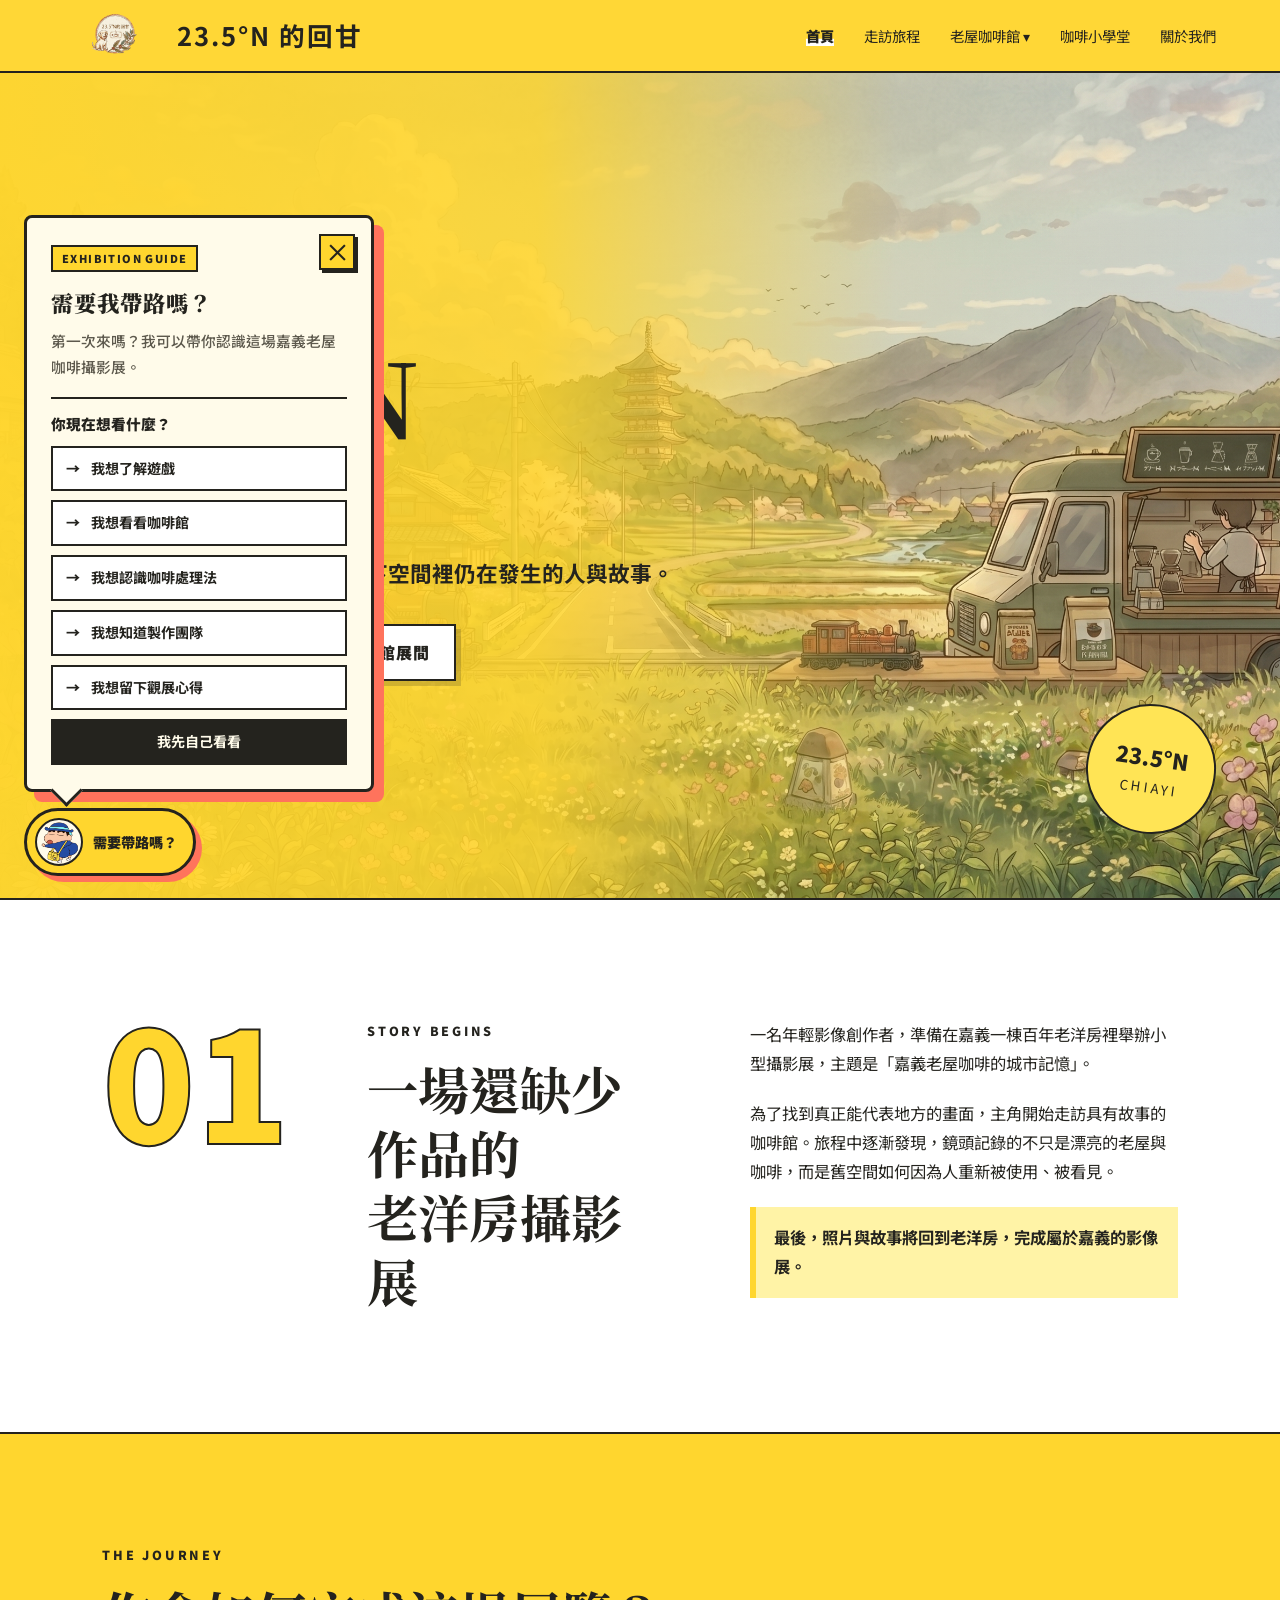
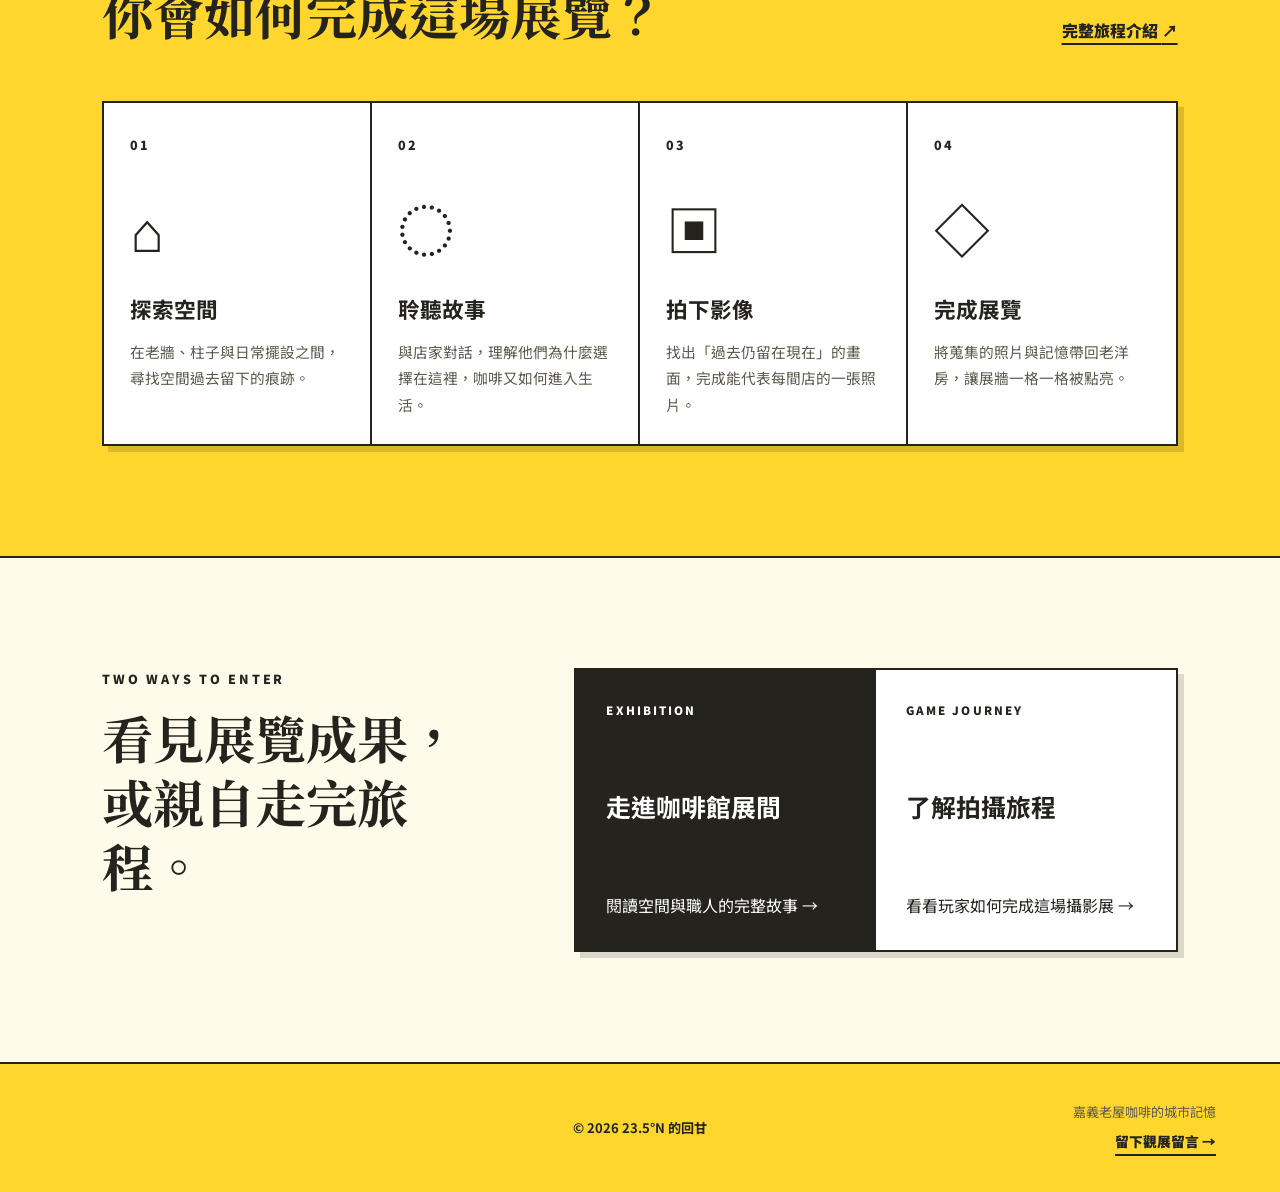
==== commit 2cd9cee3: "SCSSC" ====
--- a/index.html
+++ b/index.html
@@ -85,8 +85,24 @@
         </section>
     </main>
 
-    <footer><p>© 2026 23.5°N 的回甘</p><p>嘉義老屋咖啡的城市記憶</p>
-        <a    class="footer-feedback-link"    href="pages/feedback.html">    留下觀展留言 →</a></footer>
+    <footer class="site-footer">
+    <div class="footer-empty" aria-hidden="true"></div>
+
+    <p class="footer-copyright">
+        © 2026 23.5°N 的回甘
+    </p>
+
+    <div class="footer-actions">
+        <p>嘉義老屋咖啡的城市記憶</p>
+
+        <a
+            class="footer-feedback-link"
+            href="pages/feedback.html"
+        >
+            留下觀展留言 →
+        </a>
+    </div>
+</footer>
     <script>
         const mobileMenu = document.querySelector('#mobile-menu');
         const navLinks = document.querySelector('.nav-links');
--- a/style.css
+++ b/style.css
@@ -2679,4 +2679,117 @@
     .feedback-field label {
         align-items: flex-start;
     }
+}
+/* ============================================================
+   統一頁尾排版
+   左側留空，避免被 Guide 擋住
+   ============================================================ */
+
+footer.site-footer {
+    position: relative;
+
+    display: grid;
+    grid-template-columns: 1fr auto 1fr;
+    align-items: center;
+    gap: 30px;
+
+    min-height: 130px;
+    padding: 30px 5%;
+
+    color: var(--ink);
+    background: var(--yellow);
+    border-top: 2px solid var(--ink);
+
+    font-size: 0.82rem;
+}
+
+/* 左邊刻意保留空白 */
+
+.footer-empty {
+    grid-column: 1;
+}
+
+/* © 2026 23.5°N 的回甘放正中間 */
+
+.footer-copyright {
+    grid-column: 2;
+
+    margin: 0;
+
+    font-weight: 700;
+    text-align: center;
+    white-space: nowrap;
+}
+
+/* 其他內容放右邊 */
+
+.footer-actions {
+    grid-column: 3;
+    justify-self: end;
+
+    display: flex;
+    flex-direction: column;
+    align-items: flex-end;
+    gap: 5px;
+
+    text-align: right;
+}
+
+.footer-actions p {
+    margin: 0;
+    color: var(--ink-soft);
+}
+
+/* 留言連結 */
+
+.footer-actions .footer-feedback-link {
+    display: inline-block;
+
+    margin: 0;
+
+    color: var(--ink);
+    font-weight: 900;
+    text-decoration: none;
+
+    border-bottom: 2px solid var(--ink);
+}
+
+.footer-actions .footer-feedback-link:hover,
+.footer-actions .footer-feedback-link:focus-visible {
+    color: var(--ink);
+    background: var(--white);
+}
+
+/* 手機版 */
+
+@media (max-width: 600px) {
+    footer.site-footer {
+        grid-template-columns: 76px 1fr;
+        gap: 16px;
+
+        min-height: 165px;
+        padding: 25px 18px 32px;
+    }
+
+    .footer-empty {
+        display: none;
+    }
+
+    .footer-copyright {
+        grid-column: 1 / -1;
+        grid-row: 1;
+
+        width: 100%;
+        text-align: center;
+    }
+
+    .footer-actions {
+        grid-column: 2;
+        grid-row: 2;
+
+        justify-self: end;
+        align-items: flex-end;
+
+        text-align: right;
+    }
 }
